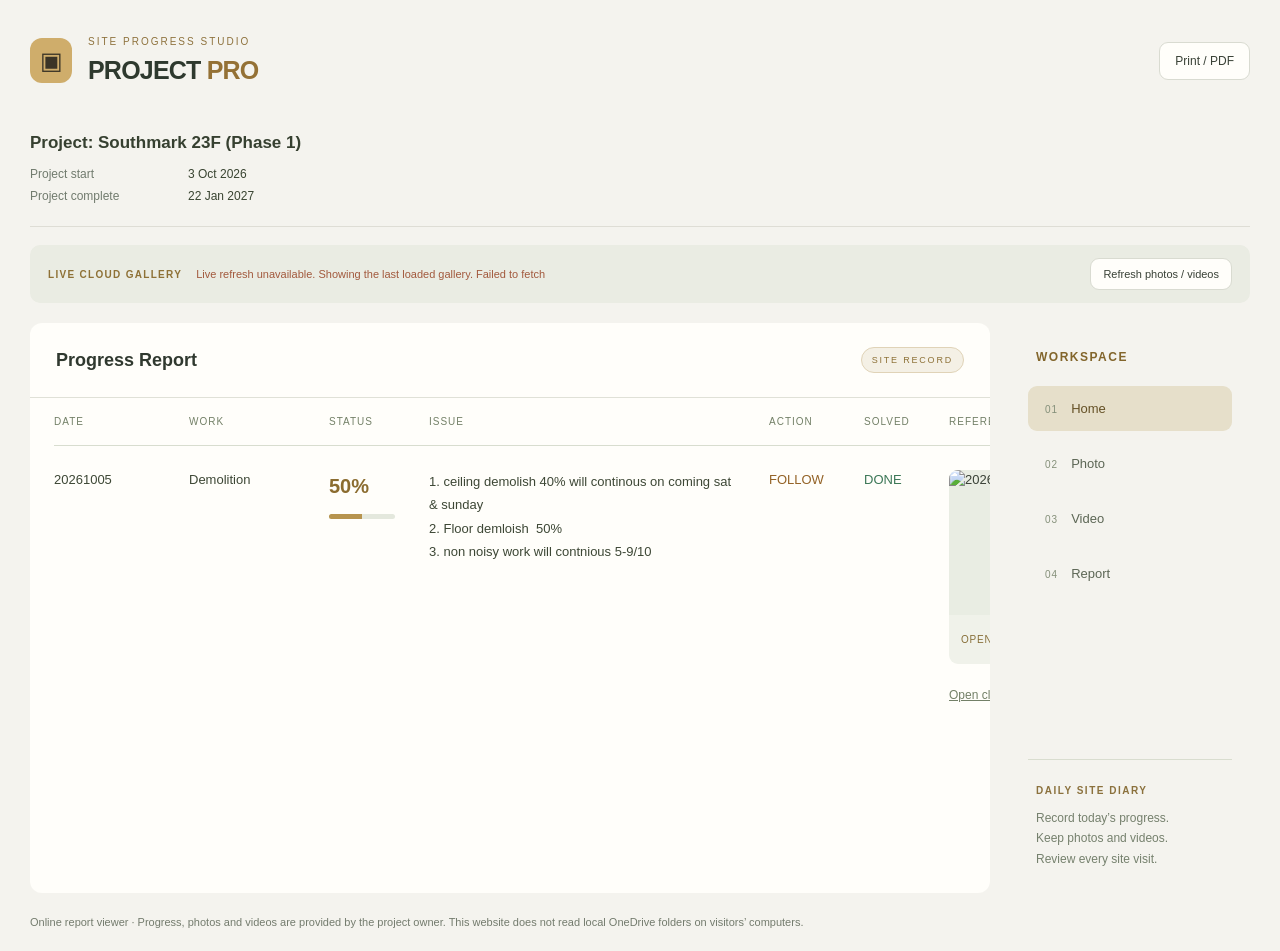
==== project-pro/index.html @ 51c6badc "Publish Project Pro construction report with live Cloudinary gallery" ====
<!doctype html>
<html lang="en"><head><meta charset="utf-8"><meta name="viewport" content="width=device-width,initial-scale=1"><title>PROJECT PRO · Site Progress</title>
<style>
:root{--blue:#cfa65f;--line:#3b443e;--muted:#a9b2aa;--panel:#191f1c;--bg:#202925;color-scheme:dark}*{box-sizing:border-box}body{margin:0;background:var(--bg);color:#e7e9e4;font:14px Arial,sans-serif}main{max-width:1800px;margin:auto;padding:28px 30px 18px}h1{font-size:25px;letter-spacing:-.8px;margin:0}h1 span{color:var(--blue)}h2{font-size:18px;margin:0;font-weight:600}p{line-height:1.6}a{color:#d8b879}button,a,input,select,textarea{font:inherit}button{cursor:pointer;border:1px solid var(--line);border-radius:9px;padding:11px 15px;background:#222a25;color:#e7e9e4;transition:background .15s,border-color .15s}button:hover{background:#303a32;border-color:#7b7258}button:focus-visible,a:focus-visible{outline:2px solid var(--blue);outline-offset:3px}button.primary{background:var(--blue);color:#201d15;border-color:var(--blue);font-weight:600}button.primary:hover{background:#debb7d}button:disabled{opacity:.5;cursor:wait}.topline{display:flex;align-items:center;justify-content:space-between;gap:24px;margin-bottom:24px}.identity{background:var(--panel);border:1px solid #364039;border-radius:22px;display:flex;align-items:center;gap:16px;padding:18px 22px;min-width:260px}.brandmark{height:45px;width:42px;border-radius:12px;background:var(--blue);color:#2b281d;display:grid;place-items:center;font-size:24px}.eyebrow{color:var(--blue);font-size:10px;letter-spacing:2px;text-transform:uppercase;margin-bottom:9px}.project{display:grid;gap:14px;background:var(--panel);border:1px solid #364039;border-radius:22px;padding:22px 26px;margin-bottom:20px}.project b{font-weight:600;font-size:17px}.dates{display:grid;grid-template-columns:150px auto;gap:8px;font-size:12px;color:var(--muted)}.dates span:nth-child(even){color:#e2e4de}.toolbar{display:flex;align-items:center;flex-wrap:wrap;gap:8px;background:var(--panel);padding:11px;border:1px solid #364039;border-radius:20px}.toolbar button{font-size:12px}.shell{display:grid;grid-template-columns:minmax(0,1fr) 240px;gap:20px;min-height:570px}.content{min-width:0;background:#19211c;border:1px solid #354038;border-radius:24px;overflow:hidden}nav{border:1px solid #354038;border-radius:24px;background:var(--panel);padding:24px 18px;display:flex;flex-direction:column;align-items:stretch;gap:10px}nav .eyebrow{margin:3px 8px 12px}nav button{text-align:left;padding:14px 16px;font-size:13px}nav button.active{background:#302f25;border-color:#b19660;color:#e7d6b6}.navnum{display:inline-block;color:var(--muted);font-size:10px;margin-right:13px;letter-spacing:1px}.sidefoot{margin-top:auto;padding:22px 8px 0;border-top:1px solid var(--line);color:var(--muted);font-size:12px;line-height:1.7}.sidefoot b{color:#d8b879;display:block;font-size:10px;letter-spacing:1.5px;margin-bottom:9px}.titlebar{display:flex;align-items:center;justify-content:space-between;padding:24px 26px;border-bottom:1px solid #384139;background:#1d2620}.titlebar:after{content:'SITE RECORD';font-size:9px;letter-spacing:1.8px;color:var(--blue);border:1px solid #675b40;padding:7px 10px;border-radius:20px}.tablewrap{overflow:auto;padding:0 24px}table{width:100%;border-collapse:collapse}th{text-align:left;padding:18px 10px;border-bottom:1px solid #485147;font-size:10px;color:#aab4a9;letter-spacing:1px;text-transform:uppercase;font-weight:500}td{padding:24px 10px;border-bottom:1px solid #354038;vertical-align:top;line-height:1.6;font-size:13px}tbody tr:last-child td{border-bottom:0}th:first-child,td:first-child{padding-left:0}.progress{font-weight:bold;color:#dec28e;white-space:nowrap;font-size:20px}.track{height:5px;background:#3b443c;margin-top:12px;width:66px;border-radius:8px;overflow:hidden}.track i{height:100%;display:block;background:var(--blue)}.follow{color:#ddb773}.done{color:#92c5ab}.open{color:#e0a48c}.ref{min-width:175px;width:220px}.thumb{width:100%;height:140px;object-fit:cover;background:#263129;border:1px solid #414d42;border-radius:10px}.gallerylink{border:0;padding:12px 0 4px;font-size:10px;letter-spacing:1px;color:#d8b879;background:none}.small{font-size:12px;color:var(--muted)}.rowtools{display:flex;gap:6px;margin-top:15px}.rowtools button{padding:5px 8px;font-size:10px;background:#202923}.note{margin:20px 0 0;color:#adb7ae;font-size:11px;line-height:1.8;max-width:1000px}.badge{display:inline-block;font-size:8px;letter-spacing:.6px;background:#2d352c;color:#c9cbbb;padding:4px 6px;border-radius:4px;margin-top:7px}.empty{text-align:center;padding:60px 15px;color:var(--muted)}.gallery{display:grid;grid-template-columns:repeat(auto-fill,minmax(240px,1fr));gap:18px;padding:24px}.mediacard{border:1px solid #3b473d;border-radius:16px;padding:12px;overflow:hidden;background:#222b24}.mediacard img,.mediacard video{width:100%;height:230px;object-fit:contain;background:#141c17;border-radius:8px}.mediacard a{color:#dfbd7e;font-size:12px}.group{padding:26px 24px 0;display:flex;justify-content:space-between;align-items:center;gap:14px}.group h2{font-size:16px}dialog{border:1px solid #58604c;background:#1c251f;color:#e7e9e4;border-radius:24px;width:min(680px,94vw);padding:30px;max-height:92vh;box-shadow:0 30px 100px #0008}dialog::backdrop{background:#08150fcc;backdrop-filter:blur(5px)}dialog h2{color:#dfc18e}.formgrid{display:grid;grid-template-columns:1fr 1fr;gap:18px;margin:24px 0}.full{grid-column:1/-1}label{display:grid;gap:9px;font-size:12px;color:#c0c9be}input,select,textarea{width:100%;border:1px solid #4b574b;padding:12px;border-radius:9px;background:#252f27;color:#f0f1ea}input:focus,select:focus,textarea:focus{outline:1px solid var(--blue);border-color:var(--blue)}textarea{resize:vertical;min-height:80px}.actions{display:flex;justify-content:flex-end;gap:9px}.attachments{display:grid;gap:8px;margin:10px 0}.attachment{display:flex;justify-content:space-between;align-items:center;background:#29342b;padding:10px;border-radius:8px;gap:10px}.attachment span{overflow-wrap:anywhere}#notice{min-height:20px;color:#c3cbbf;font-size:11px;margin:0 4px 16px;line-height:1.7}.reportinfo{padding:26px}.stats{display:flex;gap:16px;flex-wrap:wrap;margin:22px 0}.stat{padding:22px 24px;background:#252f27;border:1px solid #49513e;border-radius:16px;flex:1;min-width:150px;color:var(--muted);font-size:12px}.stat b{display:block;font-size:30px;color:#dfc18e;margin-bottom:10px}.printonly{display:none}[hidden]{display:none!important}
@media(max-width:1050px){.topline{align-items:flex-start;flex-direction:column;gap:14px}.toolbar{width:100%}.shell{grid-template-columns:minmax(0,1fr) 190px;gap:14px}nav{padding:20px 12px}table{min-width:850px}}
@media(max-width:780px){main{padding:18px 14px}.identity{padding:15px 18px;border-radius:18px}.topline{gap:14px;margin-bottom:16px}.toolbar{gap:6px;padding:9px;border-radius:15px}.toolbar button{font-size:11px;padding:10px}.project{padding:20px;border-radius:18px}.project b{font-size:15px}.shell{display:flex;flex-direction:column;gap:12px;min-height:450px}.content{border-radius:18px}nav{order:-1;flex-direction:row;padding:8px;border-radius:16px;gap:6px}nav button{flex:1;text-align:center;font-size:11px;padding:12px 5px}nav .eyebrow,.sidefoot,.navnum{display:none}.formgrid{grid-template-columns:1fr}.full{grid-column:auto}table{min-width:860px}.tablewrap{padding:0 18px}.titlebar{padding:20px 18px}.titlebar h2{font-size:16px}.titlebar:after{font-size:8px;letter-spacing:1px}.gallery{grid-template-columns:1fr;padding:18px}.dates{grid-template-columns:140px auto}.group{padding:22px 18px 0}dialog{padding:22px}.note{font-size:10px}}
@media print{:root{color-scheme:light}body{background:white;color:#17212b}main{padding:0;max-width:none}.topline{display:block;margin:0}.identity,.project{background:white;border:0;padding:8px 0;border-radius:0}.brandmark,.eyebrow,nav,.toolbar,.rowtools,.note,#notice,.noprint,.titlebar:after{display:none!important}.dates,.dates span:nth-child(even),.small{color:#555}.shell{display:block;border:0;min-height:0}.content{background:white;border:0;border-radius:0}.titlebar{background:white;border-color:#aaa;padding:12px 0}.tablewrap{padding:0}table{min-width:0;font-size:10px}td,th{padding:8px 5px;color:#222;border-color:#ccc;font-size:10px}.progress{color:#222;font-size:13px}.ref{width:130px;min-width:0}.thumb{height:85px;border:0}.printonly{display:block}tr,.mediacard{break-inside:avoid}dialog{display:none}.gallery{grid-template-columns:1fr 1fr}.reportinfo{padding:15px 0}.stat,.mediacard{background:white;border-color:#ccc;color:#222}.stat b,.mediacard a,.gallerylink{color:#333}.badge{background:#eee;color:#333}.track{background:#ddd}.track i{background:#888}}
.folderpanel{margin-bottom:18px;padding:17px 20px;background:#19211c;border:1px solid #46513e;border-radius:16px}.folderhead{display:flex;align-items:center;flex-wrap:wrap;gap:10px}.folderhead .eyebrow{margin:0 auto 0 0}.folderpath{overflow-wrap:anywhere;font-size:11px;color:#bbc4b8;line-height:1.7;margin:12px 0 8px}.folderpanel label{display:flex;align-items:center;gap:8px;font-size:11px}.folderpanel input[type=checkbox]{width:auto;accent-color:var(--blue)}#folderStatus{font-size:11px;color:#d7c493;line-height:1.7}.folderhead button{font-size:11px}.sourcebadge{color:#d9bb7d;font-size:10px}.foldersection{border-top:1px solid var(--line);margin-top:20px}@media print{.folderpanel{display:none}}

.photobrowser{display:grid;grid-template-columns:210px minmax(0,1fr);min-height:560px}.thumbnailrail{max-height:650px;overflow:auto;padding:16px;border-right:1px solid var(--line);background:#18201b}.thumbsection{font-size:10px;letter-spacing:1.5px;color:#d8b879;margin:10px 0 14px}.thumbnailbutton{display:block;width:100%;text-align:left;padding:7px;margin-bottom:12px;background:#242e26;border-radius:10px;border:1px solid #43503f}.thumbnailbutton.selected{border-color:#dab576;background:#343429;box-shadow:0 0 0 1px #dab576}.thumbnailbutton img{width:100%;height:100px;object-fit:cover;border-radius:6px;display:block}.thumbnailbutton .filename{font-size:10px;line-height:1.5;margin-top:7px;display:block;overflow-wrap:anywhere;color:#d1d8cb}.thumbnailbutton .thumbdate{font-size:9px;color:#aab5a5;display:block;margin-top:4px}.videotile{height:100px;display:grid;place-content:center;text-align:center;background:#121b15;border-radius:6px;color:#d9ba7f;font-size:12px;letter-spacing:1px}.videotile b{font-size:28px;margin-bottom:8px;font-weight:400}.previewpane{min-width:0;display:flex;flex-direction:column;background:#141e17;padding:22px}.previewframe{height:470px;display:flex;align-items:center;justify-content:center;min-width:0;background:#0d1710;border:1px solid #334236;border-radius:12px;overflow:hidden}.previewframe img,.previewframe video{width:100%;height:100%;object-fit:contain;display:block}.previewname{font-size:13px;color:#e0d0b1;margin:18px 0 6px;overflow-wrap:anywhere}.previewmeta{font-size:11px;color:#b0b9aa;line-height:1.6}.previewcontrols{display:flex;align-items:center;justify-content:space-between;gap:12px;margin-top:20px}.previewcontrols button{min-width:95px}.previewcount{font-size:12px;color:#d4bc91}.previewextras{display:flex;gap:12px;align-items:center;margin-top:15px;font-size:11px}.previewextras button{padding:6px 9px;font-size:11px}.gallerycontext{padding:14px 24px;border-bottom:1px solid var(--line);color:#b8c2b0;font-size:12px;line-height:1.6;display:flex;justify-content:space-between;align-items:center;gap:12px}.gallerycontext button{font-size:11px}.photoempty{padding:70px 24px;text-align:center;color:#b1bbab;line-height:1.7}
@media(max-width:780px){.photobrowser{grid-template-columns:112px minmax(0,1fr);min-height:430px}.thumbnailrail{padding:8px;max-height:520px}.thumbnailbutton{padding:4px}.thumbnailbutton img,.videotile{height:67px}.thumbnailbutton .filename{font-size:9px}.previewpane{padding:10px}.previewframe{height:320px}.previewcontrols{gap:5px}.previewcontrols button{min-width:0;padding:9px 8px;font-size:11px}.previewcount{font-size:10px}.previewname{font-size:11px}.previewextras{flex-wrap:wrap}.thumbsection{font-size:9px;letter-spacing:.6px}.gallerycontext{padding:12px 14px;font-size:11px}}
@media print{.thumbnailrail,.previewcontrols,.previewextras{display:none}.photobrowser{display:block;min-height:0}.previewpane{background:white;padding:10px}.previewframe{background:white;border:0;height:500px}.previewname,.previewmeta,.gallerycontext{color:#222}}
.mediatabs{display:flex;gap:8px}.mediatabs button{padding:9px 18px;font-size:14px}.mediatabs button.active{border-color:#cfa65f;background:#343327;color:#e4c58c}.mediatabs button span{margin-left:8px;font-size:10px;color:#abb6a4}@media(max-width:780px){.mediatabs button{padding:8px 12px;font-size:12px}.mediatabs button span{margin-left:5px}.titlebar:after{display:none}.navnum{display:none}}@media print{.mediatabs button{background:white;color:#222;border:0}}

.progresstable{min-width:1110px;table-layout:fixed}.progresstable col.datecol{width:125px}.progresstable col.workcol{width:140px}.progresstable col.statuscol{width:100px}.progresstable col.issuecol{width:340px}.progresstable col.actioncol{width:95px}.progresstable col.solvedcol{width:85px}.progresstable col.refcol{width:225px}.progresstable .issuecell{white-space:pre-wrap;overflow-wrap:anywhere;line-height:1.8;padding-right:25px}.progresstable td{overflow-wrap:anywhere}.coverbutton{display:block;padding:0;width:100%;border:1px solid #697454;border-radius:12px;overflow:hidden;background:#253126;text-align:left}.coverbutton:hover{border-color:#d9b473;background:#303a2b}.coverbutton .thumb{display:block;border:0;border-radius:0;height:145px}.covercaption{display:flex;justify-content:space-between;align-items:center;gap:10px;padding:11px 12px;color:#ddbf85;font-size:10px;letter-spacing:.8px}.covercaption b{font-size:17px;font-weight:400}.coverempty{height:130px;display:grid;place-content:center;text-align:center;gap:10px;color:#c1cdba;font-size:11px;background:#1e2b21}.coverempty span{font-size:27px;color:#d4af70}.coversource{font-size:10px;color:#b7c2ae;margin-top:8px;line-height:1.5}@media print{.progresstable{min-width:0;table-layout:auto}.progresstable col{width:auto!important}.coverbutton{border:0;background:white}.coverbutton .thumb{height:80px}.covercaption{color:#333;font-size:8px}.coverempty{height:50px;background:white;color:#555}.coversource{color:#555}}

/* Light palette, with the existing layout and control structure retained. */
@media screen{
:root{--blue:#c5a15f;--line:#deddd5;--muted:#6e776d;--panel:#fffefa;--bg:#f4f3ee;color-scheme:light}
body{background:var(--bg);color:#30392f}
a{color:#80632d}
h1{color:#2e392e}h1 span{color:#947135}.eyebrow{color:#8e723d}
.identity{background:transparent;border:0;border-radius:0;padding:8px 0}.brandmark{background:#cfad6b;color:#3b3426}
.toolbar{background:transparent;border:0;border-radius:0;padding:0}
button{background:#fffefa;color:#394136;border-color:#d9dbd1;box-shadow:none}button:hover{background:#ecefe5;border-color:#b4bba9}
button.primary{background:#c9a563;color:#2d281e;border-color:#c9a563}button.primary:hover{background:#d8bb82}
.project{background:transparent;border:0;border-bottom:1px solid #deddd5;border-radius:0;padding:16px 0 23px;margin-bottom:18px}.project b{color:#364030}.dates{color:#717b6e}.dates span:nth-child(even){color:#394431}
.folderpanel{background:#eaece3;border:0;border-radius:12px;padding:18px 20px}.folderpath{color:#626e5c}#folderStatus{color:#6f633f}.folderpanel input[type=checkbox]{accent-color:#9e803d}
#notice{color:#697460}.note{color:#737b6d}
.content{background:#fffefa;border:0;border-radius:12px}nav{background:transparent;border:0;border-radius:0;padding-top:24px}nav button{background:transparent;border-color:transparent;color:#5c6655}nav button:hover{background:#e8ece1;border-color:transparent}nav button.active{background:#e6dfca;border-color:transparent;color:#645025}.navnum{color:#85907a}.sidefoot{border-top-color:#d9ddcf;color:#75806d}.sidefoot b{color:#8b713d}
.titlebar{background:transparent;border-bottom-color:#e0e1d7}.titlebar:after{border-color:#e0d3b7;color:#8d7137;background:#f4f0e5}
th{color:#738067;border-bottom-color:#d8ddcf}td{border-bottom-color:#e5e7de;color:#3d4735}.progress{color:#8b6c2f}.track{background:#e4e8dd}.track i{background:#b7944e}.follow{color:#946327}.done{color:#3c7757}.open{color:#a4553a}
.thumb{background:#e9ede3;border-color:#d6ddcc}.gallerylink{color:#846529}.rowtools button{background:#f3f5ef;border-color:#d8dfd0;color:#65715a}.badge{background:#eceee5;color:#717c64}.small,.empty{color:#738067}
.mediacard{background:#f5f6ef;border:0;border-radius:10px}.mediacard img,.mediacard video{background:#e9ece4}.mediacard a{color:#81642c}
dialog{background:#fffefa;color:#394333;border-color:#d8ddcf;box-shadow:0 24px 90px #34442b26}dialog::backdrop{background:#43523a55}dialog h2{color:#846b37}label{color:#66725b}input,select,textarea{background:#f8f9f4;color:#374330;border-color:#d6ddca}input::placeholder,textarea::placeholder{color:#8a9282}.attachment{background:#eef2e6}
.stat{background:#eef1e6;border:0;color:#68755e}.stat b{color:#96763a}
.photobrowser{background:#fffefa}.thumbnailrail{background:#f1f3ec;border-right-color:#e0e4d7}.thumbsection{color:#8a713c}.thumbnailbutton{background:transparent;border-color:transparent}.thumbnailbutton:hover{background:#e8eddf;border-color:transparent}.thumbnailbutton.selected{background:#ece5d2;border-color:#b69a61;box-shadow:none}.thumbnailbutton .filename{color:#526145}.thumbnailbutton .thumbdate{color:#7d8872}.videotile{background:#e0e7d7;color:#8b733f}
.previewpane{background:#fffefa}.previewframe{background:#edf0e7;border:0;border-radius:8px}.previewname{color:#5d613e}.previewmeta{color:#7a856d}.previewcount{color:#8c713a}.previewextras a{color:#846930}.gallerycontext{border-bottom-color:#e4e7dc;color:#748164}.photoempty{color:#748164}
.mediatabs button{background:transparent;border-color:transparent;color:#75816b}.mediatabs button.active{background:#e8e0cb;border-color:transparent;color:#745e2d}.mediatabs button span{color:#849074}
.coverbutton{background:#f0f2ea;border:0;border-radius:9px}.coverbutton:hover{background:#e6eadb;border:0}.covercaption{color:#866e37}.coverempty{background:#edf0e5;color:#7e896f}.coverempty span{color:#a38a53}.coversource{color:#7f8a71}.sourcebadge{color:#93783e}
}


.folderhead{display:flex;align-items:center;gap:12px;flex-wrap:wrap}.folderhead>.eyebrow{margin:0 auto 0 0;white-space:nowrap}.folderhead .toolbar{margin:0;gap:8px;padding:0;background:transparent;border:0}.foldertools{display:flex;align-items:center;gap:8px}.folderpanel{padding:14px 20px;margin-bottom:22px}.folderpath{display:none}#folderStatus,#notice{position:absolute;width:1px;height:1px;padding:0;margin:-1px;overflow:hidden;clip:rect(0,0,0,0);white-space:nowrap;border:0}#notice.notice-important{position:static;width:auto;height:auto;clip:auto;white-space:normal;overflow:visible;margin:0 4px 15px;padding:10px 14px;border-radius:8px;background:#f2ead5;color:#71592e;line-height:1.6}.folderhead button{font-size:11px}.folderhead #newUpdate{font-size:12px}nav>.eyebrow{font-weight:700;font-size:12px;letter-spacing:1.5px;color:#82652b}.topline{margin-bottom:24px}@media(max-width:1250px){.folderhead>.eyebrow{flex-basis:100%;margin-bottom:4px}.folderhead .toolbar{width:auto;flex:1}.foldertools{margin-left:auto}}@media(max-width:780px){.folderpanel{padding:14px}.folderhead{gap:12px}.folderhead .toolbar{flex-basis:100%;width:100%}.foldertools{margin-left:0;flex-wrap:wrap}.folderhead button{padding:9px 10px;font-size:10px}.folderhead #newUpdate{font-size:11px}.folderhead>.eyebrow{font-size:9px;letter-spacing:1.3px}}
@media screen{#newUpdate,#projectEdit,#backup,#restore,.rowtools,[data-edit],.folderpanel{display:none!important}#notice{position:static;width:auto;height:auto;clip:auto;white-space:normal;overflow:visible;margin:0 0 18px;color:#766641}#notice:empty{display:none}.topline .toolbar{display:flex}.photoempty{line-height:1.8}}
.cloudcover{text-decoration:none}.cloudlinks{padding:20px 24px;display:flex;flex-wrap:wrap;gap:12px}.cloudgallerylink{display:inline-block;background:#e8e0cb;border-radius:9px;padding:12px 16px;color:#705a2b;text-decoration:none;font-size:13px}.cloudgallerylink:hover{background:#dcd0b4}.cloudcover .coverempty{height:145px;line-height:1.6}.cloudcover:hover .coverempty{background:#e3e9d8}
.cloudsyncbar{display:flex;align-items:center;flex-wrap:wrap;gap:14px;margin-bottom:20px;padding:13px 18px;background:#eaece3;border-radius:10px;color:#6b765e;font-size:11px}.cloudsyncbar>span{font-size:10px;color:#8e7136;letter-spacing:1.3px;font-weight:600}.cloudsyncbar button{margin-left:auto;font-size:11px;padding:9px 12px}.syncerror{color:#a2593d}@media print{.cloudsyncbar{display:none}}
</style></head><body><main>
<div class="topline"><div class="identity"><div class="brandmark" aria-hidden="true">▣</div><div><div class="eyebrow">Site progress studio</div><h1>PROJECT <span>PRO</span></h1></div></div><div class="toolbar"><button class="primary" id="newUpdate">+ NEW UPDATE</button><button id="projectEdit">Project details</button><button id="backup">Export backup</button><button id="restore">Import backup</button><button id="print">Print / PDF</button><input type="file" id="restoreFile" accept="application/json,.json" hidden></div></div><div class="project"><b id="projectName"></b><div class="dates"><span>Project start</span><span id="startDate"></span><span>Project complete</span><span id="endDate"></span></div></div>

<section class="folderpanel noprint" aria-label="OneDrive media source"><div class="folderhead"><div class="eyebrow">OneDrive · Construction Media</div><div class="foldertools"><button id="linkFolder">Link OneDrive Folder</button><button id="refreshFolder" disabled>Refresh Media</button><button id="unlinkFolder" disabled>Unlink</button></div></div><p class="folderpath">C:\Users\stanl\OneDrive - Wing Han Trading Company Limited\01 Southmark\15_construction photo</p><div id="folderStatus" role="status">Not connected. Select this folder on your PC. Date folders named YYYY-MM-DD or YYYYMMDD match site updates with the same date.</div><label hidden><input id="autoRefresh" type="checkbox" checked>Check for new media every 60 seconds while this page is open</label><input id="folderFallback" type="file" webkitdirectory multiple hidden></section>
<div class="cloudsyncbar"><span>LIVE CLOUD GALLERY</span><div id="cloudSyncInfo" role="status" aria-live="polite"></div><button id="refreshCloudButton">Refresh photos / videos</button></div><div id="notice" role="status" aria-live="polite"></div>
<div class="shell"><section class="content" id="content"></section><nav aria-label="Pages"><div class="eyebrow">Workspace</div><button data-page="home" class="active"><span class="navnum">01</span>Home</button><button data-page="gallery" data-kind="image/"><span class="navnum">02</span>Photo</button><button data-page="gallery" data-kind="video/"><span class="navnum">03</span>Video</button><button data-page="report"><span class="navnum">04</span>Report</button><div class="sidefoot"><b>DAILY SITE DIARY</b>Record today’s progress.<br>Keep photos and videos.<br>Review every site visit.</div></nav></div>
<p class="note">Online report viewer · Progress, photos and videos are provided by the project owner. This website does not read local OneDrive folders on visitors’ computers.</p>
</main>
<dialog id="updateDialog"><form id="updateForm"><h2 id="formTitle">New site update</h2><div class="formgrid"><label>Date<input id="date" type="date" required></label><label>Work<input id="work" placeholder="e.g. Demolition" required maxlength="200"></label><label>Progress (%)<input id="progress" type="number" min="0" max="100" step="1" required></label><label>Action<select id="action"><option>FOLLOW</option><option>CHECK</option><option>NONE</option></select></label><label class="full">Issue / Site notes<textarea id="issue" maxlength="5000"></textarea></label><label>Solved<select id="solved"><option>OPEN</option><option>PENDING</option><option>DONE</option><option>N/A</option></select></label><label>Photo / video folder link (optional)<input id="folder" type="url" placeholder="https://…"></label><label class="full">Attach photos / videos<input id="media" type="file" accept="image/*,video/*" multiple><span class="small">Choose multiple files. Large videos take more storage; a cloud folder link is also available.</span></label><div class="full attachments" id="attachmentList"></div></div><div class="actions"><button type="button" id="cancelUpdate">Cancel</button><button class="primary" id="saveUpdate">Save update</button></div></form></dialog>
<dialog id="projectDialog"><form id="projectForm"><h2>Project details</h2><div class="formgrid"><label class="full">Project name<input id="nameInput" required maxlength="200"></label><label>Start<input id="startInput" type="date" required></label><label>Target completion<input id="endInput" type="date" required></label></div><div class="actions"><button type="button" id="cancelProject">Cancel</button><button class="primary">Save</button></div></form></dialog>
<script>
'use strict';
const $=id=>document.getElementById(id),esc=s=>String(s??'').replace(/[&<>"']/g,c=>({'&':'&amp;','<':'&lt;','>':'&gt;','"':'&quot;',"'":'&#39;'}[c]));
let db,state,page='home',editing=null,kept=[],urls=[],currentGalleryFilter=null;
let mediaKind='image/';
let viewerItems=[],viewerIndex=0,viewerKey=null,viewerURL=null;
let folderHandle=null,folderMedia=[],folderSignature='',scanning=false,folderGeneration=0;
const seed={"version":1,"project":{"name":"Southmark 23F (Phase 1)","start":"2026-10-03","end":"2027-01-22"},"updates":[{"id":"reference-example","media":[{"name":"20261005_132952.jpg","type":"image/jpeg","url":"https://res.cloudinary.com/w5elp03u/image/upload/v1791198952/20261005_132952.jpg","cloudinary":true,"thumbUrl":"https://res.cloudinary.com/w5elp03u/image/upload/c_limit,w_360,f_auto,q_auto/v1791198952/20261005_132952.jpg","previewUrl":"https://res.cloudinary.com/w5elp03u/image/upload/c_limit,w_2400,f_auto,q_auto/v1791198952/20261005_132952.jpg"},{"name":"20261005_134414.jpg","type":"image/jpeg","url":"https://res.cloudinary.com/w5elp03u/image/upload/v1791198953/20261005_134414.jpg","cloudinary":true,"thumbUrl":"https://res.cloudinary.com/w5elp03u/image/upload/c_limit,w_360,f_auto,q_auto/v1791198953/20261005_134414.jpg","previewUrl":"https://res.cloudinary.com/w5elp03u/image/upload/c_limit,w_2400,f_auto,q_auto/v1791198953/20261005_134414.jpg"},{"name":"20261005_134424.jpg","type":"image/jpeg","url":"https://res.cloudinary.com/w5elp03u/image/upload/v1791199983/20261005_134424.jpg","cloudinary":true,"thumbUrl":"https://res.cloudinary.com/w5elp03u/image/upload/c_limit,w_360,f_auto,q_auto/v1791199983/20261005_134424.jpg","previewUrl":"https://res.cloudinary.com/w5elp03u/image/upload/c_limit,w_2400,f_auto,q_auto/v1791199983/20261005_134424.jpg"},{"name":"20261005_134427.jpg","type":"image/jpeg","url":"https://res.cloudinary.com/w5elp03u/image/upload/v1791199981/20261005_134427.jpg","cloudinary":true,"thumbUrl":"https://res.cloudinary.com/w5elp03u/image/upload/c_limit,w_360,f_auto,q_auto/v1791199981/20261005_134427.jpg","previewUrl":"https://res.cloudinary.com/w5elp03u/image/upload/c_limit,w_2400,f_auto,q_auto/v1791199981/20261005_134427.jpg"},{"name":"20261005_134442.jpg","type":"image/jpeg","url":"https://res.cloudinary.com/w5elp03u/image/upload/v1791199977/20261005_134442.jpg","cloudinary":true,"thumbUrl":"https://res.cloudinary.com/w5elp03u/image/upload/c_limit,w_360,f_auto,q_auto/v1791199977/20261005_134442.jpg","previewUrl":"https://res.cloudinary.com/w5elp03u/image/upload/c_limit,w_2400,f_auto,q_auto/v1791199977/20261005_134442.jpg"},{"name":"20261005_134447.jpg","type":"image/jpeg","url":"https://res.cloudinary.com/w5elp03u/image/upload/v1791199978/20261005_134447.jpg","cloudinary":true,"thumbUrl":"https://res.cloudinary.com/w5elp03u/image/upload/c_limit,w_360,f_auto,q_auto/v1791199978/20261005_134447.jpg","previewUrl":"https://res.cloudinary.com/w5elp03u/image/upload/c_limit,w_2400,f_auto,q_auto/v1791199978/20261005_134447.jpg"},{"name":"20261005_134456.jpg","type":"image/jpeg","url":"https://res.cloudinary.com/w5elp03u/image/upload/v1791199977/20261005_134456.jpg","cloudinary":true,"thumbUrl":"https://res.cloudinary.com/w5elp03u/image/upload/c_limit,w_360,f_auto,q_auto/v1791199977/20261005_134456.jpg","previewUrl":"https://res.cloudinary.com/w5elp03u/image/upload/c_limit,w_2400,f_auto,q_auto/v1791199977/20261005_134456.jpg"},{"name":"20261005_134512.jpg","type":"image/jpeg","url":"https://res.cloudinary.com/w5elp03u/image/upload/v1791199978/20261005_134512.jpg","cloudinary":true,"thumbUrl":"https://res.cloudinary.com/w5elp03u/image/upload/c_limit,w_360,f_auto,q_auto/v1791199978/20261005_134512.jpg","previewUrl":"https://res.cloudinary.com/w5elp03u/image/upload/c_limit,w_2400,f_auto,q_auto/v1791199978/20261005_134512.jpg"},{"name":"20261005_134514.jpg","type":"image/jpeg","url":"https://res.cloudinary.com/w5elp03u/image/upload/v1791199981/20261005_134514.jpg","cloudinary":true,"thumbUrl":"https://res.cloudinary.com/w5elp03u/image/upload/c_limit,w_360,f_auto,q_auto/v1791199981/20261005_134514.jpg","previewUrl":"https://res.cloudinary.com/w5elp03u/image/upload/c_limit,w_2400,f_auto,q_auto/v1791199981/20261005_134514.jpg"},{"name":"20261005_134524.jpg","type":"image/jpeg","url":"https://res.cloudinary.com/w5elp03u/image/upload/v1791199980/20261005_134524.jpg","cloudinary":true,"thumbUrl":"https://res.cloudinary.com/w5elp03u/image/upload/c_limit,w_360,f_auto,q_auto/v1791199980/20261005_134524.jpg","previewUrl":"https://res.cloudinary.com/w5elp03u/image/upload/c_limit,w_2400,f_auto,q_auto/v1791199980/20261005_134524.jpg"},{"name":"20261005_134535.jpg","type":"image/jpeg","url":"https://res.cloudinary.com/w5elp03u/image/upload/v1791199978/20261005_134535.jpg","cloudinary":true,"thumbUrl":"https://res.cloudinary.com/w5elp03u/image/upload/c_limit,w_360,f_auto,q_auto/v1791199978/20261005_134535.jpg","previewUrl":"https://res.cloudinary.com/w5elp03u/image/upload/c_limit,w_2400,f_auto,q_auto/v1791199978/20261005_134535.jpg"},{"name":"20261005_134543.jpg","type":"image/jpeg","url":"https://res.cloudinary.com/w5elp03u/image/upload/v1791199979/20261005_134543.jpg","cloudinary":true,"thumbUrl":"https://res.cloudinary.com/w5elp03u/image/upload/c_limit,w_360,f_auto,q_auto/v1791199979/20261005_134543.jpg","previewUrl":"https://res.cloudinary.com/w5elp03u/image/upload/c_limit,w_2400,f_auto,q_auto/v1791199979/20261005_134543.jpg"},{"name":"20261005_134638.jpg","type":"image/jpeg","url":"https://res.cloudinary.com/w5elp03u/image/upload/v1791199978/20261005_134638.jpg","cloudinary":true,"thumbUrl":"https://res.cloudinary.com/w5elp03u/image/upload/c_limit,w_360,f_auto,q_auto/v1791199978/20261005_134638.jpg","previewUrl":"https://res.cloudinary.com/w5elp03u/image/upload/c_limit,w_2400,f_auto,q_auto/v1791199978/20261005_134638.jpg"},{"name":"20261005_135006.mp4","type":"video/mp4","url":"https://res.cloudinary.com/w5elp03u/video/upload/v1791198973/20261005_135006.mp4","cloudinary":true}],"date":"2026-10-05","work":"Demolition","progress":50,"issue":"1. ceiling demolish 40% will continous on coming sat & sunday \n2. Floor demloish  50%\n3. non noisy work will contnious 5-9/10","action":"FOLLOW","solved":"DONE","folder":"https://winghan-my.sharepoint.com/:f:/p/stanleypo/IgAo0_Kh9lXnSapvOhKaZav9AV90ICUcWRI6xJjrzRKBF4Q?e=GwR5M4","cloudTag":"southmark_20261005"}]};
function message(s){$('notice').textContent=s;$('notice').classList.toggle('notice-important',!/^(Ready|Update saved|Project details saved|Update deleted)/.test(s))}function safeLink(s){try{const u=new URL(s);return ['http:','https:'].includes(u.protocol)?u.href:''}catch{return ''}}
function dateLabel(s){return new Date(s+'T12:00:00').toLocaleDateString('en-GB',{day:'numeric',month:'short',year:'numeric'})}
function today(){const d=new Date();return `${d.getFullYear()}-${String(d.getMonth()+1).padStart(2,'0')}-${String(d.getDate()).padStart(2,'0')}`}
function openDB(){return new Promise((resolve,reject)=>{const r=indexedDB.open('project-pro-site-diary-v1',1);r.onupgradeneeded=()=>r.result.createObjectStore('state');r.onsuccess=()=>resolve(r.result);r.onerror=()=>reject(r.error)})}
function readDB(){return new Promise((resolve,reject)=>{const r=db.transaction('state').objectStore('state').get('current');r.onsuccess=()=>resolve(r.result);r.onerror=()=>reject(r.error)})}
function writeDB(value){return new Promise((resolve,reject)=>{const t=db.transaction('state','readwrite');t.objectStore('state').put(value,'current');t.oncomplete=resolve;t.onerror=()=>reject(t.error);t.onabort=()=>reject(t.error||new Error('Storage unavailable'))})}
async function commit(next){await writeDB(next);state=next;render()}
function urlFor(blob){const u=URL.createObjectURL(blob);urls.push(u);return u}
function mediaHTML(m,thumb=false){const u=(thumb?m.thumbUrl:m.previewUrl)||m.url||urlFor(m.blob);return m.type.startsWith('video/')?`<video ${thumb?'muted preload="metadata"':'controls preload="metadata"'} class="${thumb?'thumb':''}" src="${u}"></video>`:`<img class="${thumb?'thumb':''}" src="${u}" alt="${esc(m.name)}" ${thumb?'':'loading="lazy"'}>`}
function rows(){return [...state.updates].sort((a,b)=>b.date.localeCompare(a.date))}
function referenceCover(r){if(safeLink(r.folder)&&mediaFor(r).length===0)return `<a class="coverbutton cloudcover" href="${esc(safeLink(r.folder))}" target="_blank" rel="noopener" aria-label="Open OneDrive gallery for ${esc(dateLabel(r.date))}"><span class="coverempty"><span aria-hidden="true">▣</span>Site photos / videos<br>OneDrive folder</span><span class="covercaption">OPEN GALLERY <b aria-hidden="true">›</b></span></a>`;const matched=mediaFor(r),fallback=matched.length===0&&folderMedia.length>0,media=fallback?folderMedia:matched;const cover=media.find(m=>m.type.startsWith('image/'))||media[0];return `<button class="coverbutton" ${fallback?'data-gallery-all="true"':`data-gallery="${esc(r.id)}"`} aria-label="Open ${fallback?'all dates gallery':'gallery for '+esc(dateLabel(r.date))}">${cover?mediaHTML(cover,true):'<div class="coverempty"><span aria-hidden="true">▣</span>No media connected</div>'}<span class="covercaption">OPEN GALLERY · ${media.length} FILES <b aria-hidden="true">›</b></span></button>${fallback?'<div class="coversource">All dates · no media matched to this update date</div>':''}`}
function table(){return `<div class="titlebar"><h2>Progress Report</h2></div><div class="tablewrap"><table class="progresstable"><colgroup><col class="datecol"><col class="workcol"><col class="statuscol"><col class="issuecol"><col class="actioncol"><col class="solvedcol"><col class="refcol"></colgroup><thead><tr><th>Date</th><th>Work</th><th>Status</th><th>Issue</th><th>Action</th><th>Solved</th><th>Reference</th></tr></thead><tbody>${rows().map(r=>`<tr><td>${esc(r.date.replaceAll('-',''))}${r.sample?'<br><span class="badge">REFERENCE EXAMPLE</span>':''}<div class="rowtools"><button data-edit="${esc(r.id)}">Edit</button><button data-delete="${esc(r.id)}">Delete</button></div></td><td>${esc(r.work)}</td><td class="progress">${r.progress}%<div class="track"><i style="width:${r.progress}%"></i></div></td><td class="issuecell">${esc(r.issue)}</td><td class="follow">${esc(r.action)}</td><td class="${r.solved==='DONE'?'done':'open'}">${esc(r.solved)}</td><td class="ref">${referenceCover(r)}${mediaFor(r).length&&safeLink(r.folder)?`<br><a class="small" href="${esc(safeLink(r.folder))}" target="_blank" rel="noopener">Open cloud folder</a>`:''}</td></tr>`).join('')}</tbody></table>${state.updates.length?'':'<div class="empty">The owner’s latest site report will appear here after publication.</div>'}</div>`}
function collectViewerItems(filter){const items=[],seen=new Set();for(const r of rows().filter(r=>!filter||r.id===filter)){for(const [i,m] of mediaFor(r).entries()){const key=m.linked?'folder:'+m.path:m.url?'cloud:'+m.url:r.id+':'+i+':'+m.name;if(seen.has(key))continue;seen.add(key);items.push({...m,key,record:r.id,work:r.work,date:m.date||r.date})}}if(!filter){for(const m of folderMedia){const key='folder:'+m.path;if(!seen.has(key)){seen.add(key);items.push({...m,key,record:null,work:'OneDrive folder',date:m.date})}}}return items}
function gallery(filter){const allMedia=collectViewerItems(filter);viewerItems=allMedia.filter(m=>m.type.startsWith(mediaKind));const index=viewerItems.findIndex(m=>m.key===viewerKey);viewerIndex=index>=0?index:0;viewerKey=viewerItems[viewerIndex]?.key||null;const record=state.updates.find(r=>r.id===filter),rr=rows().filter(r=>!filter||r.id===filter);let html=`<div class="titlebar"><div class="mediatabs" role="group" aria-label="Media type"><button data-media-kind="image/" class="${mediaKind==='image/'?'active':''}" aria-pressed="${mediaKind==='image/'}">Photo <span>${allMedia.filter(m=>m.type.startsWith('image/')).length}</span></button><button data-media-kind="video/" class="${mediaKind==='video/'?'active':''}" aria-pressed="${mediaKind==='video/'}">Video <span>${allMedia.filter(m=>m.type.startsWith('video/')).length}</span></button></div></div><div class="gallerycontext"><span>`+esc(record?dateLabel(record.date)+' · '+record.work:(mediaKind==='image/'?'All site photos':'All site videos'))+'</span>'+(filter?'<button data-all>View all dates</button>':'')+'</div>';const cloudRecords=rr.filter(r=>safeLink(r.folder));if(cloudRecords.length)html+='<div class="cloudlinks">'+cloudRecords.map(r=>`<a class="cloudgallerylink" href="${esc(safeLink(r.folder))}" target="_blank" rel="noopener">Open OneDrive gallery · ${esc(dateLabel(r.date))} · ${esc(r.work)} ↗</a>`).join('')+'</div>';if(!viewerItems.length)return html+'<div class="photoempty">'+(mediaKind==='image/'?'No photos yet.':'No videos yet.')+'<br>Use the OneDrive gallery link above to view shared photos and videos. Embedded previews are not connected.<p class="small">'+rr.map(r=>esc(dateLabel(r.date)+' · '+r.work)).join('<br>')+'</p></div>';html+='<div class="photobrowser"><aside class="thumbnailrail" aria-label="Media thumbnails">';for(const kind of ['image/','video/']){const items=viewerItems.map((m,i)=>({m,i})).filter(({m})=>m.type.startsWith(kind));if(!items.length)continue;html+='<div class="thumbsection">'+(kind==='image/'?'PHOTO':'VIDEO')+' · '+items.length+'</div>';html+=items.map(({m,i})=>`<button class="thumbnailbutton ${i===viewerIndex?'selected':''}" data-view-index="${i}" aria-label="View ${esc(m.name)}" aria-pressed="${i===viewerIndex}">${kind==='image/'?mediaHTML(m,true):'<span class="videotile"><b aria-hidden="true">▷</b>VIDEO</span>'}<span class="filename">${esc(m.name)}</span><span class="thumbdate">${esc(m.date?dateLabel(m.date):'Unsorted')}</span></button>`).join('')}return html+'</aside><section class="previewpane" id="previewPane" aria-label="Full size media viewer"></section></div>'}
function paintViewer(){const pane=$('previewPane'),m=viewerItems[viewerIndex];if(!pane||!m)return;if(viewerURL)URL.revokeObjectURL(viewerURL);viewerURL=m.previewUrl||m.url||URL.createObjectURL(m.blob);pane.innerHTML=`<div class="previewframe">${m.type.startsWith('video/')?`<video src="${viewerURL}" controls preload="metadata"></video>`:`<img src="${viewerURL}" alt="${esc(m.name)}">`}</div><div class="previewname">${esc(m.name)}</div><div class="previewmeta">${esc(m.date?dateLabel(m.date):'Unsorted')} · ${esc(m.work)}${m.linked?' · OneDrive':''}</div><div class="previewcontrols"><button data-view-step="-1" ${viewerIndex===0?'disabled':''}>‹ Back</button><span class="previewcount" aria-live="polite">${viewerIndex+1} / ${viewerItems.length}</span><button data-view-step="1" ${viewerIndex===viewerItems.length-1?'disabled':''}>Next ›</button></div><div class="previewextras"><a href="${m.url||viewerURL}" download="${esc(m.name)}" target="_blank" rel="noopener">Download / open original</a>${m.record?`<button data-edit="${esc(m.record)}">Edit update</button>`:''}</div><p class="small">Photo fits without cropping. Use Back / Next or the keyboard arrow keys. If this format cannot be previewed, open the original file.</p>`;viewerKey=m.key;document.querySelectorAll('[data-view-index]').forEach(b=>{const active=Number(b.dataset.viewIndex)===viewerIndex;b.classList.toggle('selected',active);b.setAttribute('aria-pressed',String(active))})}
function moveViewer(step){const next=viewerIndex+step;if(next<0||next>=viewerItems.length)return;viewerIndex=next;paintViewer();const thumb=document.querySelector(`[data-view-index="${viewerIndex}"]`);if(thumb?.scrollIntoView)thumb.scrollIntoView({block:'nearest',inline:'nearest'})}
function render(filter=currentGalleryFilter){currentGalleryFilter=filter;urls.forEach(URL.revokeObjectURL);urls=[];$('projectName').textContent='Project: '+state.project.name;$('startDate').textContent=dateLabel(state.project.start);$('endDate').textContent=dateLabel(state.project.end);document.querySelectorAll('[data-page]').forEach(b=>b.classList.toggle('active',b.dataset.page===page&&(!b.dataset.kind||b.dataset.kind===mediaKind)));let out;if(page==='gallery')out=gallery(filter);else if(page==='report'){const real=rows().filter(r=>!r.sample),latest=real[0];out=`<div class="reportinfo"><h2>Site report summary</h2><p class="small">${esc(state.project.name)} · Generated ${esc(dateLabel(today()))}. Latest progress refers to the latest work entry.</p><div class="stats"><div class="stat"><b>${latest?latest.progress+'%':'—'}</b>Latest work progress</div><div class="stat"><b>${real.length}</b>Site updates</div><div class="stat"><b>${real.filter(r=>['OPEN','PENDING'].includes(r.solved)).length}</b>Unresolved entries</div></div><p class="small">Reference examples are excluded from these totals. Use Print / PDF to save this report.</p></div>`+table()}else out=table();$('content').innerHTML=out;if(page==='gallery')paintViewer();else if(viewerURL){URL.revokeObjectURL(viewerURL);viewerURL=null}}
function attachments(){ $('attachmentList').innerHTML=kept.map((m,i)=>`<div class="attachment"><span class="small">${esc(m.name)} · ${(m.blob.size/1048576).toFixed(1)} MB</span><button type="button" data-remove="${i}">Remove</button></div>`).join('') }
function editUpdate(id){editing=id||null;const r=state.updates.find(r=>r.id===id);$('formTitle').textContent=r?'Edit site update':'New site update';for(const key of ['date','work','progress','issue','action','solved','folder'])$(key).value=r?r[key]:({date:today(),work:'',progress:60,issue:'',action:'FOLLOW',solved:'OPEN',folder:''}[key]);kept=r?[...r.media]:[];$('media').value='';attachments();$('updateDialog').showModal()}
$('newUpdate').onclick=()=>editUpdate();$('cancelUpdate').onclick=()=>$('updateDialog').close();$('cancelProject').onclick=()=>$('projectDialog').close();
$('media').onchange=()=>{for(const f of $('media').files){if(!/^(image|video)\//.test(f.type)){message('Unsupported file: '+f.name);continue}kept.push({name:f.name,type:f.type,blob:f})}attachments();$('media').value=''};
$('attachmentList').onclick=e=>{const b=e.target.closest('[data-remove]');if(b){kept.splice(Number(b.dataset.remove),1);attachments()}};
$('updateForm').onsubmit=async e=>{e.preventDefault();const b=$('saveUpdate');b.disabled=true;try{const r={id:editing||crypto.randomUUID(),media:kept};for(const k of ['date','work','progress','issue','action','solved','folder'])r[k]=$(k).value;r.progress=Number(r.progress);r.work=r.work.trim();if(!r.work)throw Error('Enter a work description.');const next={...state,updates:editing?state.updates.map(x=>x.id===editing?r:x):[...state.updates,r]};await commit(next);$('updateDialog').close();message('Update saved on this device. Export a backup to keep a separate copy.')}catch(err){message('Could not save: '+err.message)}finally{b.disabled=false}};
document.querySelector('nav').onclick=e=>{const b=e.target.closest('[data-page]');if(b){page=b.dataset.page;if(b.dataset.kind){mediaKind=b.dataset.kind;viewerKey=null}currentGalleryFilter=null;render()}};
$('content').onclick=async e=>{const b=e.target.closest('button');if(!b)return;if(b.dataset.mediaKind){mediaKind=b.dataset.mediaKind;viewerKey=null;render();return}if(b.hasAttribute('data-view-index')){viewerIndex=Number(b.dataset.viewIndex);paintViewer();return}if(b.hasAttribute('data-view-step')){moveViewer(Number(b.dataset.viewStep));return}if(b.dataset.edit)editUpdate(b.dataset.edit);if(b.dataset.galleryAll){mediaKind=folderMedia.some(m=>m.type.startsWith('image/'))?'image/':'video/';viewerKey=null;page='gallery';render(null);return}if(b.dataset.gallery){const r=state.updates.find(x=>x.id===b.dataset.gallery);mediaKind=r&&mediaFor(r).some(m=>m.type.startsWith('image/'))?'image/':'video/';viewerKey=null;page='gallery';render(b.dataset.gallery)}if(b.hasAttribute('data-all'))render(null);if(b.dataset.delete&&confirm('Delete this update and its attached media?')){try{await commit({...state,updates:state.updates.filter(r=>r.id!==b.dataset.delete)});message('Update deleted.')}catch(err){message('Delete failed: '+err.message)}}};
$('projectEdit').onclick=()=>{$('nameInput').value=state.project.name;$('startInput').value=state.project.start;$('endInput').value=state.project.end;$('projectDialog').showModal()};
$('projectForm').onsubmit=async e=>{e.preventDefault();try{await commit({...state,project:{name:$('nameInput').value.trim(),start:$('startInput').value,end:$('endInput').value}});$('projectDialog').close();message('Project details saved.')}catch(err){message('Save failed: '+err.message)}};
function asData(blob){return new Promise((resolve,reject)=>{const f=new FileReader();f.onload=()=>resolve(f.result);f.onerror=()=>reject(f.error);f.readAsDataURL(blob)})}
function download(blob,name){const u=URL.createObjectURL(blob),a=document.createElement('a');a.href=u;a.download=name;a.click();setTimeout(()=>URL.revokeObjectURL(u),10000)}
$('backup').onclick=async()=>{const b=$('backup');b.disabled=true;message('Preparing backup, including attached media…');try{const updates=[];for(const r of state.updates){const media=[];for(const m of r.media)media.push({name:m.name,type:m.type,data:await asData(m.blob)});updates.push({...r,media})}download(new Blob([JSON.stringify({version:1,project:state.project,updates})],{type:'application/json'}),'Project_Pro_Backup_'+today()+'.json');message('Backup downloaded: progress and direct attachments. Linked OneDrive media stays in its source folder and is not included.')}catch(err){message('Backup failed: '+err.message)}finally{b.disabled=false}};
$('restore').onclick=()=>$('restoreFile').click();
function validateBackup(x){const validDate=s=>typeof s==='string'&&/^\d{4}-\d{2}-\d{2}$/.test(s)&&!isNaN(new Date(s+'T12:00:00'));if(x.version!==1||!x.project||typeof x.project.name!=='string'||!validDate(x.project.start)||!validDate(x.project.end)||!Array.isArray(x.updates))throw Error('Invalid Project Pro backup.');const ids=new Set();for(const r of x.updates){if(typeof r.id!=='string'||ids.has(r.id)||!validDate(r.date)||typeof r.work!=='string'||typeof r.issue!=='string'||typeof r.folder!=='string'||!Number.isFinite(r.progress)||r.progress<0||r.progress>100||!['FOLLOW','CHECK','NONE'].includes(r.action)||!['OPEN','PENDING','DONE','N/A'].includes(r.solved)||!Array.isArray(r.media))throw Error('Invalid update in backup.');ids.add(r.id);for(const m of r.media)if(typeof m.name!=='string'||typeof m.type!=='string'||! /^(image|video)\//.test(m.type)||typeof m.data!=='string'||!/^data:(image|video)\/[a-zA-Z0-9.+-]+;base64,[A-Za-z0-9+/=]*$/.test(m.data))throw Error('Invalid attached media.')}}
function decodeMedia(m){if(m.url){const url=safeLink(m.url);if(!url)throw Error("Invalid media URL");return {...m,url}}const encoded=m.data.slice(m.data.indexOf(',')+1),raw=atob(encoded),bytes=new Uint8Array(raw.length);for(let i=0;i<raw.length;i++)bytes[i]=raw.charCodeAt(i);return {name:m.name,type:m.type,blob:new Blob([bytes],{type:m.type})}}
$('restoreFile').onchange=async()=>{const file=$('restoreFile').files[0];if(!file)return;try{const x=JSON.parse(await file.text());validateBackup(x);if(!confirm('Replace the records on this device with this backup? Export current records first if needed.'))return;const next={version:1,project:x.project,updates:x.updates.map(r=>({...r,media:r.media.map(decodeMedia)}))};await commit(next);message('Backup imported and saved on this device.')}catch(err){message('Import failed: '+err.message)}finally{$('restoreFile').value=''}};
$('print').onclick=()=>window.print();
document.addEventListener('keydown',e=>{if(page!=='gallery'||document.querySelector('dialog[open]')||/^(INPUT|TEXTAREA|SELECT)$/.test(e.target.tagName)||e.target.isContentEditable||e.target.closest?.('video'))return;if(e.key==='ArrowLeft'||e.key==='ArrowRight'){e.preventDefault();moveViewer(e.key==='ArrowLeft'?-1:1)}});

const extensionTypes={jpg:'image/jpeg',jpeg:'image/jpeg',png:'image/png',webp:'image/webp',gif:'image/gif',bmp:'image/bmp',avif:'image/avif',heic:'image/heic',heif:'image/heif',mp4:'video/mp4',mov:'video/quicktime',m4v:'video/mp4',webm:'video/webm',ogg:'video/ogg',avi:'video/x-msvideo',mkv:'video/x-matroska'};
function fileType(name,type){return /^(image|video)\//.test(type||'')?type:extensionTypes[name.split('.').pop().toLowerCase()]||''}
function folderDate(path){const parts=path.split('/').slice(0,-1);for(const part of parts.reverse()){const m=part.match(/(?:^|[^0-9])(20\d{2})[-_ .]?(\d{2})[-_ .]?(\d{2})(?:$|[^0-9])/);if(m){const day=`${m[1]}-${m[2]}-${m[3]}`,d=new Date(day+'T12:00:00');if(!isNaN(d)&&d.toISOString().slice(0,10)===day)return day}}return null}
function mediaFor(r){return r.media.concat(r.sample?[]:folderMedia.filter(m=>m.date===r.date))}
function folderMessage(text){$('folderStatus').textContent=text;$('linkFolder').title=text;if(/needs permission|cannot|unavailable|could not|reconnect|reselect/i.test(text))message(text)}
function storeFolderHandle(handle){return new Promise((resolve,reject)=>{if(!db){reject(Error('Browser storage unavailable'));return}const t=db.transaction('state','readwrite'),os=t.objectStore('state');if(handle)os.put(handle,'media-folder-handle');else os.delete('media-folder-handle');t.oncomplete=resolve;t.onerror=()=>reject(t.error);t.onabort=()=>reject(t.error)})}
function readFolderHandle(){return new Promise((resolve,reject)=>{const r=db.transaction('state').objectStore('state').get('media-folder-handle');r.onsuccess=()=>resolve(r.result);r.onerror=()=>reject(r.error)})}
async function folderPermission(prompt=false){if(!folderHandle)return false;const options={mode:'read'};if(await folderHandle.queryPermission(options)==='granted')return true;return prompt&&await folderHandle.requestPermission(options)==='granted'}
function applyFolderFiles(files,label){const signature=files.map(m=>`${m.path}:${m.blob.size}:${m.blob.lastModified}`).sort().join('|');folderMedia=files.sort((a,b)=>a.path.localeCompare(b.path));if(signature!==folderSignature){folderSignature=signature;if(state)render()}folderMessage(`${label} · ${files.length} media files · Checked ${new Date().toLocaleTimeString()}`)}
async function scanFolder(prompt=false){if(scanning||!folderHandle)return;scanning=true;const generation=folderGeneration,handle=folderHandle;$('refreshFolder').disabled=true;try{if(!await folderPermission(prompt)){folderMessage('Folder access needs permission. Click Refresh Media to reconnect.');return}let skipped=0;const files=[];async function walk(dir,prefix=''){for await(const [name,h] of dir.entries()){if(generation!==folderGeneration)return;const path=prefix+name;if(h.kind==='directory'){try{await walk(h,path+'/')}catch{skipped++}}else{const type=fileType(name);if(!type)continue;try{const blob=await h.getFile();files.push({name,type:fileType(name,blob.type),blob,path,date:folderDate(path),linked:true})}catch{skipped++}}}}await walk(handle);if(generation!==folderGeneration)return;applyFolderFiles(files,handle.name);if(skipped)folderMessage($('folderStatus').textContent+` · ${skipped} files/folders could not be read; ensure they are downloaded by OneDrive.`)}catch(err){folderMessage('Cannot read folder: '+err.message)}finally{scanning=false;$('refreshFolder').disabled=!folderHandle}}
$('linkFolder').onclick=async()=>{if(!window.showDirectoryPicker){folderMessage('Live folder linking is unavailable here. Select a folder snapshot instead; select it again to refresh. For live updates, open the downloaded HTML in desktop Chrome or Edge.');$('folderFallback').click();return}try{const h=await window.showDirectoryPicker({id:'project-pro-construction',mode:'read'});folderGeneration++;folderHandle=h;$('refreshFolder').disabled=false;$('unlinkFolder').disabled=false;try{await storeFolderHandle(h)}catch{folderMessage('Folder linked for this session; reconnect after reopening.')}await scanFolder(true);page='gallery';render(null)}catch(err){if(err.name!=='AbortError'){folderMessage('Folder picker unavailable: '+err.message+'. Select a folder snapshot instead.');$('folderFallback').click()}}};
$('refreshFolder').onclick=()=>folderHandle?scanFolder(true):$('folderFallback').click();
$('folderFallback').onchange=()=>{folderGeneration++;folderHandle=null;const files=[...$('folderFallback').files].map(blob=>({name:blob.name,type:fileType(blob.name,blob.type),blob,path:blob.webkitRelativePath||blob.name,date:folderDate(blob.webkitRelativePath||blob.name),linked:true})).filter(m=>m.type);applyFolderFiles(files,'Folder snapshot — reselect to refresh');$('refreshFolder').disabled=false;$('unlinkFolder').disabled=false;storeFolderHandle(null).catch(()=>{});page='gallery';render(null);$('folderFallback').value=''};
$('unlinkFolder').onclick=async()=>{folderGeneration++;folderHandle=null;folderMedia=[];folderSignature='';$('refreshFolder').disabled=true;$('unlinkFolder').disabled=true;try{await storeFolderHandle(null)}catch{}render();folderMessage('Folder unlinked. The source files remain in OneDrive.')};
async function restoreFolderConnection(){try{folderHandle=await readFolderHandle();if(folderHandle){$('refreshFolder').disabled=false;$('unlinkFolder').disabled=false;if(await folderPermission())await scanFolder();else folderMessage(`Saved folder: ${folderHandle.name}. Click Refresh Media to grant read access.`)}}catch(err){folderMessage('Reconnect your folder with Link OneDrive Folder.')}}
setInterval(()=>{if(folderHandle&&$('autoRefresh').checked&&!document.hidden)scanFolder()},60000);
document.addEventListener('visibilitychange',()=>{if(!document.hidden&&folderHandle&&$('autoRefresh').checked)scanFolder()});


const CLOUD_NAME='w5elp03u';let cloudRefreshing=false;
function cloudMedia(asset){const kind=asset.resource_type;if(!['image','video'].includes(kind)||asset.type!=='upload'||typeof asset.public_id!=='string'||!Number.isInteger(asset.version)||!/^[a-zA-Z0-9]+$/.test(asset.format||''))return null;const path=asset.public_id.split('/').map(encodeURIComponent).join('/'),tail=`v${asset.version}/${path}.${asset.format}`,base=`https://res.cloudinary.com/${CLOUD_NAME}/${kind}/upload/`;const media={name:asset.public_id.split('/').pop()+'.'+asset.format,type:kind==='image'?(asset.format==='jpg'?'image/jpeg':'image/'+asset.format):'video/'+asset.format,url:base+tail,cloudinary:true};if(kind==='image'){media.thumbUrl=base+'c_limit,w_360,f_auto,q_auto/'+tail;media.previewUrl=base+'c_limit,w_2400,f_auto,q_auto/'+tail}return media}
function cloudSummary(){const media=state.updates.filter(r=>r.cloudTag).flatMap(r=>r.media);return `${media.filter(m=>m.type.startsWith('image/')).length} photos · ${media.filter(m=>m.type.startsWith('video/')).length} videos`}
function cloudSignature(media){return JSON.stringify(media.map(m=>[m.url,m.name,m.type]))}
async function refreshCloudGallery(){const playing=document.querySelector('.previewframe video');if(cloudRefreshing||document.hidden||playing&&!playing.paused&&!playing.ended)return;cloudRefreshing=true;let changed=false,failures=[];try{for(const record of state.updates.filter(r=>r.cloudTag)){const controller=new AbortController(),timer=setTimeout(()=>controller.abort(),20000);try{const response=await fetch(`https://res.cloudinary.com/${CLOUD_NAME}/any/list/${encodeURIComponent(record.cloudTag)}.json`,{signal:controller.signal,cache:'no-cache'});if(!response.ok)throw Error(`HTTP ${response.status}`);const data=await response.json();if(!Array.isArray(data.resources))throw Error('Invalid media list');const media=data.resources.map(cloudMedia).filter(Boolean).sort((a,b)=>a.name.localeCompare(b.name));if(cloudSignature(media)!==cloudSignature(record.media)){record.media=media;changed=true}}catch(error){failures.push(error.message)}finally{clearTimeout(timer)}}if(changed){const playingNow=document.querySelector('.previewframe video');if(playingNow&&!playingNow.paused&&!playingNow.ended){playingNow.addEventListener('ended',()=>render(),{once:true})}else render()}const info=$('cloudSyncInfo');if(info){info.textContent=failures.length?'Live refresh unavailable. Showing the last loaded gallery. '+failures.join(';'):cloudSummary()+' · Auto refresh every minute';info.classList.toggle('syncerror',!!failures.length)}}finally{cloudRefreshing=false}}
setInterval(refreshCloudGallery,60000);
document.addEventListener('visibilitychange',()=>{if(!document.hidden)refreshCloudGallery()});

state={...structuredClone(seed),updates:seed.updates.map(r=>({...r,media:r.media.map(decodeMedia)}))};render();message('');$('cloudSyncInfo').textContent=cloudSummary()+' · Auto refresh every minute';refreshCloudGallery();
$('refreshCloudButton').onclick=async()=>{const b=$('refreshCloudButton');b.disabled=true;try{await refreshCloudGallery()}finally{b.disabled=false}};
</script></body></html>
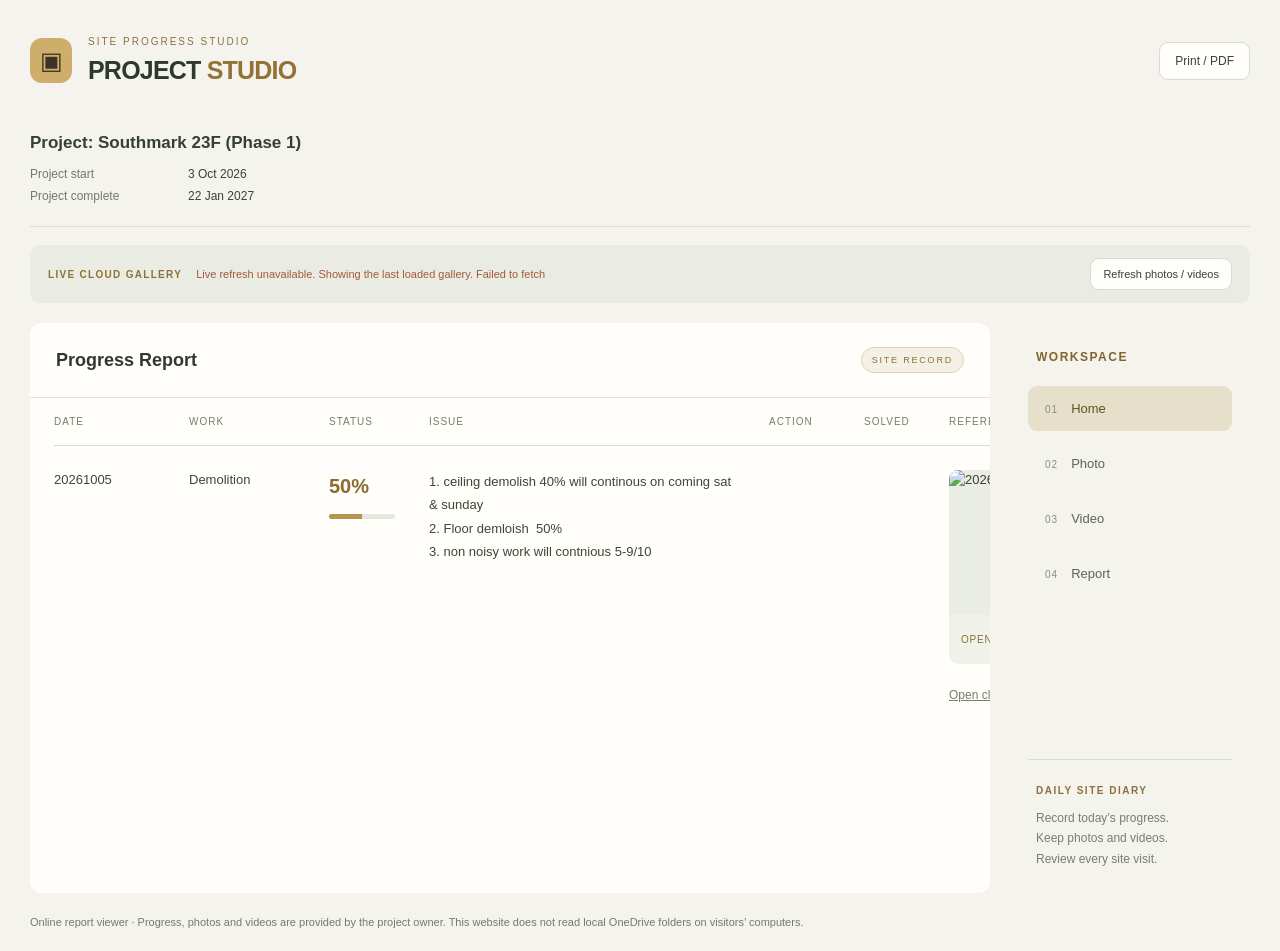
==== commit 10e48f27: "Rename report to Project Studio and clear action and follow-up status" ====
--- a/project-pro/index.html
+++ b/project-pro/index.html
@@ -1,5 +1,5 @@
 <!doctype html>
-<html lang="en"><head><meta charset="utf-8"><meta name="viewport" content="width=device-width,initial-scale=1"><title>PROJECT PRO · Site Progress</title>
+<html lang="en"><head><meta charset="utf-8"><meta name="viewport" content="width=device-width,initial-scale=1"><title>PROJECT STUDIO · Site Progress</title>
 <style>
 :root{--blue:#cfa65f;--line:#3b443e;--muted:#a9b2aa;--panel:#191f1c;--bg:#202925;color-scheme:dark}*{box-sizing:border-box}body{margin:0;background:var(--bg);color:#e7e9e4;font:14px Arial,sans-serif}main{max-width:1800px;margin:auto;padding:28px 30px 18px}h1{font-size:25px;letter-spacing:-.8px;margin:0}h1 span{color:var(--blue)}h2{font-size:18px;margin:0;font-weight:600}p{line-height:1.6}a{color:#d8b879}button,a,input,select,textarea{font:inherit}button{cursor:pointer;border:1px solid var(--line);border-radius:9px;padding:11px 15px;background:#222a25;color:#e7e9e4;transition:background .15s,border-color .15s}button:hover{background:#303a32;border-color:#7b7258}button:focus-visible,a:focus-visible{outline:2px solid var(--blue);outline-offset:3px}button.primary{background:var(--blue);color:#201d15;border-color:var(--blue);font-weight:600}button.primary:hover{background:#debb7d}button:disabled{opacity:.5;cursor:wait}.topline{display:flex;align-items:center;justify-content:space-between;gap:24px;margin-bottom:24px}.identity{background:var(--panel);border:1px solid #364039;border-radius:22px;display:flex;align-items:center;gap:16px;padding:18px 22px;min-width:260px}.brandmark{height:45px;width:42px;border-radius:12px;background:var(--blue);color:#2b281d;display:grid;place-items:center;font-size:24px}.eyebrow{color:var(--blue);font-size:10px;letter-spacing:2px;text-transform:uppercase;margin-bottom:9px}.project{display:grid;gap:14px;background:var(--panel);border:1px solid #364039;border-radius:22px;padding:22px 26px;margin-bottom:20px}.project b{font-weight:600;font-size:17px}.dates{display:grid;grid-template-columns:150px auto;gap:8px;font-size:12px;color:var(--muted)}.dates span:nth-child(even){color:#e2e4de}.toolbar{display:flex;align-items:center;flex-wrap:wrap;gap:8px;background:var(--panel);padding:11px;border:1px solid #364039;border-radius:20px}.toolbar button{font-size:12px}.shell{display:grid;grid-template-columns:minmax(0,1fr) 240px;gap:20px;min-height:570px}.content{min-width:0;background:#19211c;border:1px solid #354038;border-radius:24px;overflow:hidden}nav{border:1px solid #354038;border-radius:24px;background:var(--panel);padding:24px 18px;display:flex;flex-direction:column;align-items:stretch;gap:10px}nav .eyebrow{margin:3px 8px 12px}nav button{text-align:left;padding:14px 16px;font-size:13px}nav button.active{background:#302f25;border-color:#b19660;color:#e7d6b6}.navnum{display:inline-block;color:var(--muted);font-size:10px;margin-right:13px;letter-spacing:1px}.sidefoot{margin-top:auto;padding:22px 8px 0;border-top:1px solid var(--line);color:var(--muted);font-size:12px;line-height:1.7}.sidefoot b{color:#d8b879;display:block;font-size:10px;letter-spacing:1.5px;margin-bottom:9px}.titlebar{display:flex;align-items:center;justify-content:space-between;padding:24px 26px;border-bottom:1px solid #384139;background:#1d2620}.titlebar:after{content:'SITE RECORD';font-size:9px;letter-spacing:1.8px;color:var(--blue);border:1px solid #675b40;padding:7px 10px;border-radius:20px}.tablewrap{overflow:auto;padding:0 24px}table{width:100%;border-collapse:collapse}th{text-align:left;padding:18px 10px;border-bottom:1px solid #485147;font-size:10px;color:#aab4a9;letter-spacing:1px;text-transform:uppercase;font-weight:500}td{padding:24px 10px;border-bottom:1px solid #354038;vertical-align:top;line-height:1.6;font-size:13px}tbody tr:last-child td{border-bottom:0}th:first-child,td:first-child{padding-left:0}.progress{font-weight:bold;color:#dec28e;white-space:nowrap;font-size:20px}.track{height:5px;background:#3b443c;margin-top:12px;width:66px;border-radius:8px;overflow:hidden}.track i{height:100%;display:block;background:var(--blue)}.follow{color:#ddb773}.done{color:#92c5ab}.open{color:#e0a48c}.ref{min-width:175px;width:220px}.thumb{width:100%;height:140px;object-fit:cover;background:#263129;border:1px solid #414d42;border-radius:10px}.gallerylink{border:0;padding:12px 0 4px;font-size:10px;letter-spacing:1px;color:#d8b879;background:none}.small{font-size:12px;color:var(--muted)}.rowtools{display:flex;gap:6px;margin-top:15px}.rowtools button{padding:5px 8px;font-size:10px;background:#202923}.note{margin:20px 0 0;color:#adb7ae;font-size:11px;line-height:1.8;max-width:1000px}.badge{display:inline-block;font-size:8px;letter-spacing:.6px;background:#2d352c;color:#c9cbbb;padding:4px 6px;border-radius:4px;margin-top:7px}.empty{text-align:center;padding:60px 15px;color:var(--muted)}.gallery{display:grid;grid-template-columns:repeat(auto-fill,minmax(240px,1fr));gap:18px;padding:24px}.mediacard{border:1px solid #3b473d;border-radius:16px;padding:12px;overflow:hidden;background:#222b24}.mediacard img,.mediacard video{width:100%;height:230px;object-fit:contain;background:#141c17;border-radius:8px}.mediacard a{color:#dfbd7e;font-size:12px}.group{padding:26px 24px 0;display:flex;justify-content:space-between;align-items:center;gap:14px}.group h2{font-size:16px}dialog{border:1px solid #58604c;background:#1c251f;color:#e7e9e4;border-radius:24px;width:min(680px,94vw);padding:30px;max-height:92vh;box-shadow:0 30px 100px #0008}dialog::backdrop{background:#08150fcc;backdrop-filter:blur(5px)}dialog h2{color:#dfc18e}.formgrid{display:grid;grid-template-columns:1fr 1fr;gap:18px;margin:24px 0}.full{grid-column:1/-1}label{display:grid;gap:9px;font-size:12px;color:#c0c9be}input,select,textarea{width:100%;border:1px solid #4b574b;padding:12px;border-radius:9px;background:#252f27;color:#f0f1ea}input:focus,select:focus,textarea:focus{outline:1px solid var(--blue);border-color:var(--blue)}textarea{resize:vertical;min-height:80px}.actions{display:flex;justify-content:flex-end;gap:9px}.attachments{display:grid;gap:8px;margin:10px 0}.attachment{display:flex;justify-content:space-between;align-items:center;background:#29342b;padding:10px;border-radius:8px;gap:10px}.attachment span{overflow-wrap:anywhere}#notice{min-height:20px;color:#c3cbbf;font-size:11px;margin:0 4px 16px;line-height:1.7}.reportinfo{padding:26px}.stats{display:flex;gap:16px;flex-wrap:wrap;margin:22px 0}.stat{padding:22px 24px;background:#252f27;border:1px solid #49513e;border-radius:16px;flex:1;min-width:150px;color:var(--muted);font-size:12px}.stat b{display:block;font-size:30px;color:#dfc18e;margin-bottom:10px}.printonly{display:none}[hidden]{display:none!important}
 @media(max-width:1050px){.topline{align-items:flex-start;flex-direction:column;gap:14px}.toolbar{width:100%}.shell{grid-template-columns:minmax(0,1fr) 190px;gap:14px}nav{padding:20px 12px}table{min-width:850px}}
@@ -46,7 +46,7 @@
 .cloudcover{text-decoration:none}.cloudlinks{padding:20px 24px;display:flex;flex-wrap:wrap;gap:12px}.cloudgallerylink{display:inline-block;background:#e8e0cb;border-radius:9px;padding:12px 16px;color:#705a2b;text-decoration:none;font-size:13px}.cloudgallerylink:hover{background:#dcd0b4}.cloudcover .coverempty{height:145px;line-height:1.6}.cloudcover:hover .coverempty{background:#e3e9d8}
 .cloudsyncbar{display:flex;align-items:center;flex-wrap:wrap;gap:14px;margin-bottom:20px;padding:13px 18px;background:#eaece3;border-radius:10px;color:#6b765e;font-size:11px}.cloudsyncbar>span{font-size:10px;color:#8e7136;letter-spacing:1.3px;font-weight:600}.cloudsyncbar button{margin-left:auto;font-size:11px;padding:9px 12px}.syncerror{color:#a2593d}@media print{.cloudsyncbar{display:none}}
 </style></head><body><main>
-<div class="topline"><div class="identity"><div class="brandmark" aria-hidden="true">▣</div><div><div class="eyebrow">Site progress studio</div><h1>PROJECT <span>PRO</span></h1></div></div><div class="toolbar"><button class="primary" id="newUpdate">+ NEW UPDATE</button><button id="projectEdit">Project details</button><button id="backup">Export backup</button><button id="restore">Import backup</button><button id="print">Print / PDF</button><input type="file" id="restoreFile" accept="application/json,.json" hidden></div></div><div class="project"><b id="projectName"></b><div class="dates"><span>Project start</span><span id="startDate"></span><span>Project complete</span><span id="endDate"></span></div></div>
+<div class="topline"><div class="identity"><div class="brandmark" aria-hidden="true">▣</div><div><div class="eyebrow">Site progress studio</div><h1>PROJECT <span>STUDIO</span></h1></div></div><div class="toolbar"><button class="primary" id="newUpdate">+ NEW UPDATE</button><button id="projectEdit">Project details</button><button id="backup">Export backup</button><button id="restore">Import backup</button><button id="print">Print / PDF</button><input type="file" id="restoreFile" accept="application/json,.json" hidden></div></div><div class="project"><b id="projectName"></b><div class="dates"><span>Project start</span><span id="startDate"></span><span>Project complete</span><span id="endDate"></span></div></div>
 
 <section class="folderpanel noprint" aria-label="OneDrive media source"><div class="folderhead"><div class="eyebrow">OneDrive · Construction Media</div><div class="foldertools"><button id="linkFolder">Link OneDrive Folder</button><button id="refreshFolder" disabled>Refresh Media</button><button id="unlinkFolder" disabled>Unlink</button></div></div><p class="folderpath">C:\Users\stanl\OneDrive - Wing Han Trading Company Limited\01 Southmark\15_construction photo</p><div id="folderStatus" role="status">Not connected. Select this folder on your PC. Date folders named YYYY-MM-DD or YYYYMMDD match site updates with the same date.</div><label hidden><input id="autoRefresh" type="checkbox" checked>Check for new media every 60 seconds while this page is open</label><input id="folderFallback" type="file" webkitdirectory multiple hidden></section>
 <div class="cloudsyncbar"><span>LIVE CLOUD GALLERY</span><div id="cloudSyncInfo" role="status" aria-live="polite"></div><button id="refreshCloudButton">Refresh photos / videos</button></div><div id="notice" role="status" aria-live="polite"></div>
@@ -62,7 +62,7 @@
 let mediaKind='image/';
 let viewerItems=[],viewerIndex=0,viewerKey=null,viewerURL=null;
 let folderHandle=null,folderMedia=[],folderSignature='',scanning=false,folderGeneration=0;
-const seed={"version":1,"project":{"name":"Southmark 23F (Phase 1)","start":"2026-10-03","end":"2027-01-22"},"updates":[{"id":"reference-example","media":[{"name":"20261005_132952.jpg","type":"image/jpeg","url":"https://res.cloudinary.com/w5elp03u/image/upload/v1791198952/20261005_132952.jpg","cloudinary":true,"thumbUrl":"https://res.cloudinary.com/w5elp03u/image/upload/c_limit,w_360,f_auto,q_auto/v1791198952/20261005_132952.jpg","previewUrl":"https://res.cloudinary.com/w5elp03u/image/upload/c_limit,w_2400,f_auto,q_auto/v1791198952/20261005_132952.jpg"},{"name":"20261005_134414.jpg","type":"image/jpeg","url":"https://res.cloudinary.com/w5elp03u/image/upload/v1791198953/20261005_134414.jpg","cloudinary":true,"thumbUrl":"https://res.cloudinary.com/w5elp03u/image/upload/c_limit,w_360,f_auto,q_auto/v1791198953/20261005_134414.jpg","previewUrl":"https://res.cloudinary.com/w5elp03u/image/upload/c_limit,w_2400,f_auto,q_auto/v1791198953/20261005_134414.jpg"},{"name":"20261005_134424.jpg","type":"image/jpeg","url":"https://res.cloudinary.com/w5elp03u/image/upload/v1791199983/20261005_134424.jpg","cloudinary":true,"thumbUrl":"https://res.cloudinary.com/w5elp03u/image/upload/c_limit,w_360,f_auto,q_auto/v1791199983/20261005_134424.jpg","previewUrl":"https://res.cloudinary.com/w5elp03u/image/upload/c_limit,w_2400,f_auto,q_auto/v1791199983/20261005_134424.jpg"},{"name":"20261005_134427.jpg","type":"image/jpeg","url":"https://res.cloudinary.com/w5elp03u/image/upload/v1791199981/20261005_134427.jpg","cloudinary":true,"thumbUrl":"https://res.cloudinary.com/w5elp03u/image/upload/c_limit,w_360,f_auto,q_auto/v1791199981/20261005_134427.jpg","previewUrl":"https://res.cloudinary.com/w5elp03u/image/upload/c_limit,w_2400,f_auto,q_auto/v1791199981/20261005_134427.jpg"},{"name":"20261005_134442.jpg","type":"image/jpeg","url":"https://res.cloudinary.com/w5elp03u/image/upload/v1791199977/20261005_134442.jpg","cloudinary":true,"thumbUrl":"https://res.cloudinary.com/w5elp03u/image/upload/c_limit,w_360,f_auto,q_auto/v1791199977/20261005_134442.jpg","previewUrl":"https://res.cloudinary.com/w5elp03u/image/upload/c_limit,w_2400,f_auto,q_auto/v1791199977/20261005_134442.jpg"},{"name":"20261005_134447.jpg","type":"image/jpeg","url":"https://res.cloudinary.com/w5elp03u/image/upload/v1791199978/20261005_134447.jpg","cloudinary":true,"thumbUrl":"https://res.cloudinary.com/w5elp03u/image/upload/c_limit,w_360,f_auto,q_auto/v1791199978/20261005_134447.jpg","previewUrl":"https://res.cloudinary.com/w5elp03u/image/upload/c_limit,w_2400,f_auto,q_auto/v1791199978/20261005_134447.jpg"},{"name":"20261005_134456.jpg","type":"image/jpeg","url":"https://res.cloudinary.com/w5elp03u/image/upload/v1791199977/20261005_134456.jpg","cloudinary":true,"thumbUrl":"https://res.cloudinary.com/w5elp03u/image/upload/c_limit,w_360,f_auto,q_auto/v1791199977/20261005_134456.jpg","previewUrl":"https://res.cloudinary.com/w5elp03u/image/upload/c_limit,w_2400,f_auto,q_auto/v1791199977/20261005_134456.jpg"},{"name":"20261005_134512.jpg","type":"image/jpeg","url":"https://res.cloudinary.com/w5elp03u/image/upload/v1791199978/20261005_134512.jpg","cloudinary":true,"thumbUrl":"https://res.cloudinary.com/w5elp03u/image/upload/c_limit,w_360,f_auto,q_auto/v1791199978/20261005_134512.jpg","previewUrl":"https://res.cloudinary.com/w5elp03u/image/upload/c_limit,w_2400,f_auto,q_auto/v1791199978/20261005_134512.jpg"},{"name":"20261005_134514.jpg","type":"image/jpeg","url":"https://res.cloudinary.com/w5elp03u/image/upload/v1791199981/20261005_134514.jpg","cloudinary":true,"thumbUrl":"https://res.cloudinary.com/w5elp03u/image/upload/c_limit,w_360,f_auto,q_auto/v1791199981/20261005_134514.jpg","previewUrl":"https://res.cloudinary.com/w5elp03u/image/upload/c_limit,w_2400,f_auto,q_auto/v1791199981/20261005_134514.jpg"},{"name":"20261005_134524.jpg","type":"image/jpeg","url":"https://res.cloudinary.com/w5elp03u/image/upload/v1791199980/20261005_134524.jpg","cloudinary":true,"thumbUrl":"https://res.cloudinary.com/w5elp03u/image/upload/c_limit,w_360,f_auto,q_auto/v1791199980/20261005_134524.jpg","previewUrl":"https://res.cloudinary.com/w5elp03u/image/upload/c_limit,w_2400,f_auto,q_auto/v1791199980/20261005_134524.jpg"},{"name":"20261005_134535.jpg","type":"image/jpeg","url":"https://res.cloudinary.com/w5elp03u/image/upload/v1791199978/20261005_134535.jpg","cloudinary":true,"thumbUrl":"https://res.cloudinary.com/w5elp03u/image/upload/c_limit,w_360,f_auto,q_auto/v1791199978/20261005_134535.jpg","previewUrl":"https://res.cloudinary.com/w5elp03u/image/upload/c_limit,w_2400,f_auto,q_auto/v1791199978/20261005_134535.jpg"},{"name":"20261005_134543.jpg","type":"image/jpeg","url":"https://res.cloudinary.com/w5elp03u/image/upload/v1791199979/20261005_134543.jpg","cloudinary":true,"thumbUrl":"https://res.cloudinary.com/w5elp03u/image/upload/c_limit,w_360,f_auto,q_auto/v1791199979/20261005_134543.jpg","previewUrl":"https://res.cloudinary.com/w5elp03u/image/upload/c_limit,w_2400,f_auto,q_auto/v1791199979/20261005_134543.jpg"},{"name":"20261005_134638.jpg","type":"image/jpeg","url":"https://res.cloudinary.com/w5elp03u/image/upload/v1791199978/20261005_134638.jpg","cloudinary":true,"thumbUrl":"https://res.cloudinary.com/w5elp03u/image/upload/c_limit,w_360,f_auto,q_auto/v1791199978/20261005_134638.jpg","previewUrl":"https://res.cloudinary.com/w5elp03u/image/upload/c_limit,w_2400,f_auto,q_auto/v1791199978/20261005_134638.jpg"},{"name":"20261005_135006.mp4","type":"video/mp4","url":"https://res.cloudinary.com/w5elp03u/video/upload/v1791198973/20261005_135006.mp4","cloudinary":true}],"date":"2026-10-05","work":"Demolition","progress":50,"issue":"1. ceiling demolish 40% will continous on coming sat & sunday \n2. Floor demloish  50%\n3. non noisy work will contnious 5-9/10","action":"FOLLOW","solved":"DONE","folder":"https://winghan-my.sharepoint.com/:f:/p/stanleypo/IgAo0_Kh9lXnSapvOhKaZav9AV90ICUcWRI6xJjrzRKBF4Q?e=GwR5M4","cloudTag":"southmark_20261005"}]};
+const seed={"version":1,"project":{"name":"Southmark 23F (Phase 1)","start":"2026-10-03","end":"2027-01-22"},"updates":[{"id":"reference-example","media":[{"name":"20261005_132952.jpg","type":"image/jpeg","url":"https://res.cloudinary.com/w5elp03u/image/upload/v1791198952/20261005_132952.jpg","cloudinary":true,"thumbUrl":"https://res.cloudinary.com/w5elp03u/image/upload/c_limit,w_360,f_auto,q_auto/v1791198952/20261005_132952.jpg","previewUrl":"https://res.cloudinary.com/w5elp03u/image/upload/c_limit,w_2400,f_auto,q_auto/v1791198952/20261005_132952.jpg"},{"name":"20261005_134414.jpg","type":"image/jpeg","url":"https://res.cloudinary.com/w5elp03u/image/upload/v1791198953/20261005_134414.jpg","cloudinary":true,"thumbUrl":"https://res.cloudinary.com/w5elp03u/image/upload/c_limit,w_360,f_auto,q_auto/v1791198953/20261005_134414.jpg","previewUrl":"https://res.cloudinary.com/w5elp03u/image/upload/c_limit,w_2400,f_auto,q_auto/v1791198953/20261005_134414.jpg"},{"name":"20261005_134424.jpg","type":"image/jpeg","url":"https://res.cloudinary.com/w5elp03u/image/upload/v1791199983/20261005_134424.jpg","cloudinary":true,"thumbUrl":"https://res.cloudinary.com/w5elp03u/image/upload/c_limit,w_360,f_auto,q_auto/v1791199983/20261005_134424.jpg","previewUrl":"https://res.cloudinary.com/w5elp03u/image/upload/c_limit,w_2400,f_auto,q_auto/v1791199983/20261005_134424.jpg"},{"name":"20261005_134427.jpg","type":"image/jpeg","url":"https://res.cloudinary.com/w5elp03u/image/upload/v1791199981/20261005_134427.jpg","cloudinary":true,"thumbUrl":"https://res.cloudinary.com/w5elp03u/image/upload/c_limit,w_360,f_auto,q_auto/v1791199981/20261005_134427.jpg","previewUrl":"https://res.cloudinary.com/w5elp03u/image/upload/c_limit,w_2400,f_auto,q_auto/v1791199981/20261005_134427.jpg"},{"name":"20261005_134442.jpg","type":"image/jpeg","url":"https://res.cloudinary.com/w5elp03u/image/upload/v1791199977/20261005_134442.jpg","cloudinary":true,"thumbUrl":"https://res.cloudinary.com/w5elp03u/image/upload/c_limit,w_360,f_auto,q_auto/v1791199977/20261005_134442.jpg","previewUrl":"https://res.cloudinary.com/w5elp03u/image/upload/c_limit,w_2400,f_auto,q_auto/v1791199977/20261005_134442.jpg"},{"name":"20261005_134447.jpg","type":"image/jpeg","url":"https://res.cloudinary.com/w5elp03u/image/upload/v1791199978/20261005_134447.jpg","cloudinary":true,"thumbUrl":"https://res.cloudinary.com/w5elp03u/image/upload/c_limit,w_360,f_auto,q_auto/v1791199978/20261005_134447.jpg","previewUrl":"https://res.cloudinary.com/w5elp03u/image/upload/c_limit,w_2400,f_auto,q_auto/v1791199978/20261005_134447.jpg"},{"name":"20261005_134456.jpg","type":"image/jpeg","url":"https://res.cloudinary.com/w5elp03u/image/upload/v1791199977/20261005_134456.jpg","cloudinary":true,"thumbUrl":"https://res.cloudinary.com/w5elp03u/image/upload/c_limit,w_360,f_auto,q_auto/v1791199977/20261005_134456.jpg","previewUrl":"https://res.cloudinary.com/w5elp03u/image/upload/c_limit,w_2400,f_auto,q_auto/v1791199977/20261005_134456.jpg"},{"name":"20261005_134512.jpg","type":"image/jpeg","url":"https://res.cloudinary.com/w5elp03u/image/upload/v1791199978/20261005_134512.jpg","cloudinary":true,"thumbUrl":"https://res.cloudinary.com/w5elp03u/image/upload/c_limit,w_360,f_auto,q_auto/v1791199978/20261005_134512.jpg","previewUrl":"https://res.cloudinary.com/w5elp03u/image/upload/c_limit,w_2400,f_auto,q_auto/v1791199978/20261005_134512.jpg"},{"name":"20261005_134514.jpg","type":"image/jpeg","url":"https://res.cloudinary.com/w5elp03u/image/upload/v1791199981/20261005_134514.jpg","cloudinary":true,"thumbUrl":"https://res.cloudinary.com/w5elp03u/image/upload/c_limit,w_360,f_auto,q_auto/v1791199981/20261005_134514.jpg","previewUrl":"https://res.cloudinary.com/w5elp03u/image/upload/c_limit,w_2400,f_auto,q_auto/v1791199981/20261005_134514.jpg"},{"name":"20261005_134524.jpg","type":"image/jpeg","url":"https://res.cloudinary.com/w5elp03u/image/upload/v1791199980/20261005_134524.jpg","cloudinary":true,"thumbUrl":"https://res.cloudinary.com/w5elp03u/image/upload/c_limit,w_360,f_auto,q_auto/v1791199980/20261005_134524.jpg","previewUrl":"https://res.cloudinary.com/w5elp03u/image/upload/c_limit,w_2400,f_auto,q_auto/v1791199980/20261005_134524.jpg"},{"name":"20261005_134535.jpg","type":"image/jpeg","url":"https://res.cloudinary.com/w5elp03u/image/upload/v1791199978/20261005_134535.jpg","cloudinary":true,"thumbUrl":"https://res.cloudinary.com/w5elp03u/image/upload/c_limit,w_360,f_auto,q_auto/v1791199978/20261005_134535.jpg","previewUrl":"https://res.cloudinary.com/w5elp03u/image/upload/c_limit,w_2400,f_auto,q_auto/v1791199978/20261005_134535.jpg"},{"name":"20261005_134543.jpg","type":"image/jpeg","url":"https://res.cloudinary.com/w5elp03u/image/upload/v1791199979/20261005_134543.jpg","cloudinary":true,"thumbUrl":"https://res.cloudinary.com/w5elp03u/image/upload/c_limit,w_360,f_auto,q_auto/v1791199979/20261005_134543.jpg","previewUrl":"https://res.cloudinary.com/w5elp03u/image/upload/c_limit,w_2400,f_auto,q_auto/v1791199979/20261005_134543.jpg"},{"name":"20261005_134638.jpg","type":"image/jpeg","url":"https://res.cloudinary.com/w5elp03u/image/upload/v1791199978/20261005_134638.jpg","cloudinary":true,"thumbUrl":"https://res.cloudinary.com/w5elp03u/image/upload/c_limit,w_360,f_auto,q_auto/v1791199978/20261005_134638.jpg","previewUrl":"https://res.cloudinary.com/w5elp03u/image/upload/c_limit,w_2400,f_auto,q_auto/v1791199978/20261005_134638.jpg"},{"name":"20261005_135006.mp4","type":"video/mp4","url":"https://res.cloudinary.com/w5elp03u/video/upload/v1791198973/20261005_135006.mp4","cloudinary":true}],"date":"2026-10-05","work":"Demolition","progress":50,"issue":"1. ceiling demolish 40% will continous on coming sat & sunday \n2. Floor demloish  50%\n3. non noisy work will contnious 5-9/10","action":"","solved":"","folder":"https://winghan-my.sharepoint.com/:f:/p/stanleypo/IgAo0_Kh9lXnSapvOhKaZav9AV90ICUcWRI6xJjrzRKBF4Q?e=GwR5M4","cloudTag":"southmark_20261005"}]};
 function message(s){$('notice').textContent=s;$('notice').classList.toggle('notice-important',!/^(Ready|Update saved|Project details saved|Update deleted)/.test(s))}function safeLink(s){try{const u=new URL(s);return ['http:','https:'].includes(u.protocol)?u.href:''}catch{return ''}}
 function dateLabel(s){return new Date(s+'T12:00:00').toLocaleDateString('en-GB',{day:'numeric',month:'short',year:'numeric'})}
 function today(){const d=new Date();return `${d.getFullYear()}-${String(d.getMonth()+1).padStart(2,'0')}-${String(d.getDate()).padStart(2,'0')}`}
@@ -94,7 +94,7 @@
 function download(blob,name){const u=URL.createObjectURL(blob),a=document.createElement('a');a.href=u;a.download=name;a.click();setTimeout(()=>URL.revokeObjectURL(u),10000)}
 $('backup').onclick=async()=>{const b=$('backup');b.disabled=true;message('Preparing backup, including attached media…');try{const updates=[];for(const r of state.updates){const media=[];for(const m of r.media)media.push({name:m.name,type:m.type,data:await asData(m.blob)});updates.push({...r,media})}download(new Blob([JSON.stringify({version:1,project:state.project,updates})],{type:'application/json'}),'Project_Pro_Backup_'+today()+'.json');message('Backup downloaded: progress and direct attachments. Linked OneDrive media stays in its source folder and is not included.')}catch(err){message('Backup failed: '+err.message)}finally{b.disabled=false}};
 $('restore').onclick=()=>$('restoreFile').click();
-function validateBackup(x){const validDate=s=>typeof s==='string'&&/^\d{4}-\d{2}-\d{2}$/.test(s)&&!isNaN(new Date(s+'T12:00:00'));if(x.version!==1||!x.project||typeof x.project.name!=='string'||!validDate(x.project.start)||!validDate(x.project.end)||!Array.isArray(x.updates))throw Error('Invalid Project Pro backup.');const ids=new Set();for(const r of x.updates){if(typeof r.id!=='string'||ids.has(r.id)||!validDate(r.date)||typeof r.work!=='string'||typeof r.issue!=='string'||typeof r.folder!=='string'||!Number.isFinite(r.progress)||r.progress<0||r.progress>100||!['FOLLOW','CHECK','NONE'].includes(r.action)||!['OPEN','PENDING','DONE','N/A'].includes(r.solved)||!Array.isArray(r.media))throw Error('Invalid update in backup.');ids.add(r.id);for(const m of r.media)if(typeof m.name!=='string'||typeof m.type!=='string'||! /^(image|video)\//.test(m.type)||typeof m.data!=='string'||!/^data:(image|video)\/[a-zA-Z0-9.+-]+;base64,[A-Za-z0-9+/=]*$/.test(m.data))throw Error('Invalid attached media.')}}
+function validateBackup(x){const validDate=s=>typeof s==='string'&&/^\d{4}-\d{2}-\d{2}$/.test(s)&&!isNaN(new Date(s+'T12:00:00'));if(x.version!==1||!x.project||typeof x.project.name!=='string'||!validDate(x.project.start)||!validDate(x.project.end)||!Array.isArray(x.updates))throw Error('Invalid Project Studio backup.');const ids=new Set();for(const r of x.updates){if(typeof r.id!=='string'||ids.has(r.id)||!validDate(r.date)||typeof r.work!=='string'||typeof r.issue!=='string'||typeof r.folder!=='string'||!Number.isFinite(r.progress)||r.progress<0||r.progress>100||!['FOLLOW','CHECK','NONE'].includes(r.action)||!['OPEN','PENDING','DONE','N/A'].includes(r.solved)||!Array.isArray(r.media))throw Error('Invalid update in backup.');ids.add(r.id);for(const m of r.media)if(typeof m.name!=='string'||typeof m.type!=='string'||! /^(image|video)\//.test(m.type)||typeof m.data!=='string'||!/^data:(image|video)\/[a-zA-Z0-9.+-]+;base64,[A-Za-z0-9+/=]*$/.test(m.data))throw Error('Invalid attached media.')}}
 function decodeMedia(m){if(m.url){const url=safeLink(m.url);if(!url)throw Error("Invalid media URL");return {...m,url}}const encoded=m.data.slice(m.data.indexOf(',')+1),raw=atob(encoded),bytes=new Uint8Array(raw.length);for(let i=0;i<raw.length;i++)bytes[i]=raw.charCodeAt(i);return {name:m.name,type:m.type,blob:new Blob([bytes],{type:m.type})}}
 $('restoreFile').onchange=async()=>{const file=$('restoreFile').files[0];if(!file)return;try{const x=JSON.parse(await file.text());validateBackup(x);if(!confirm('Replace the records on this device with this backup? Export current records first if needed.'))return;const next={version:1,project:x.project,updates:x.updates.map(r=>({...r,media:r.media.map(decodeMedia)}))};await commit(next);message('Backup imported and saved on this device.')}catch(err){message('Import failed: '+err.message)}finally{$('restoreFile').value=''}};
 $('print').onclick=()=>window.print();
